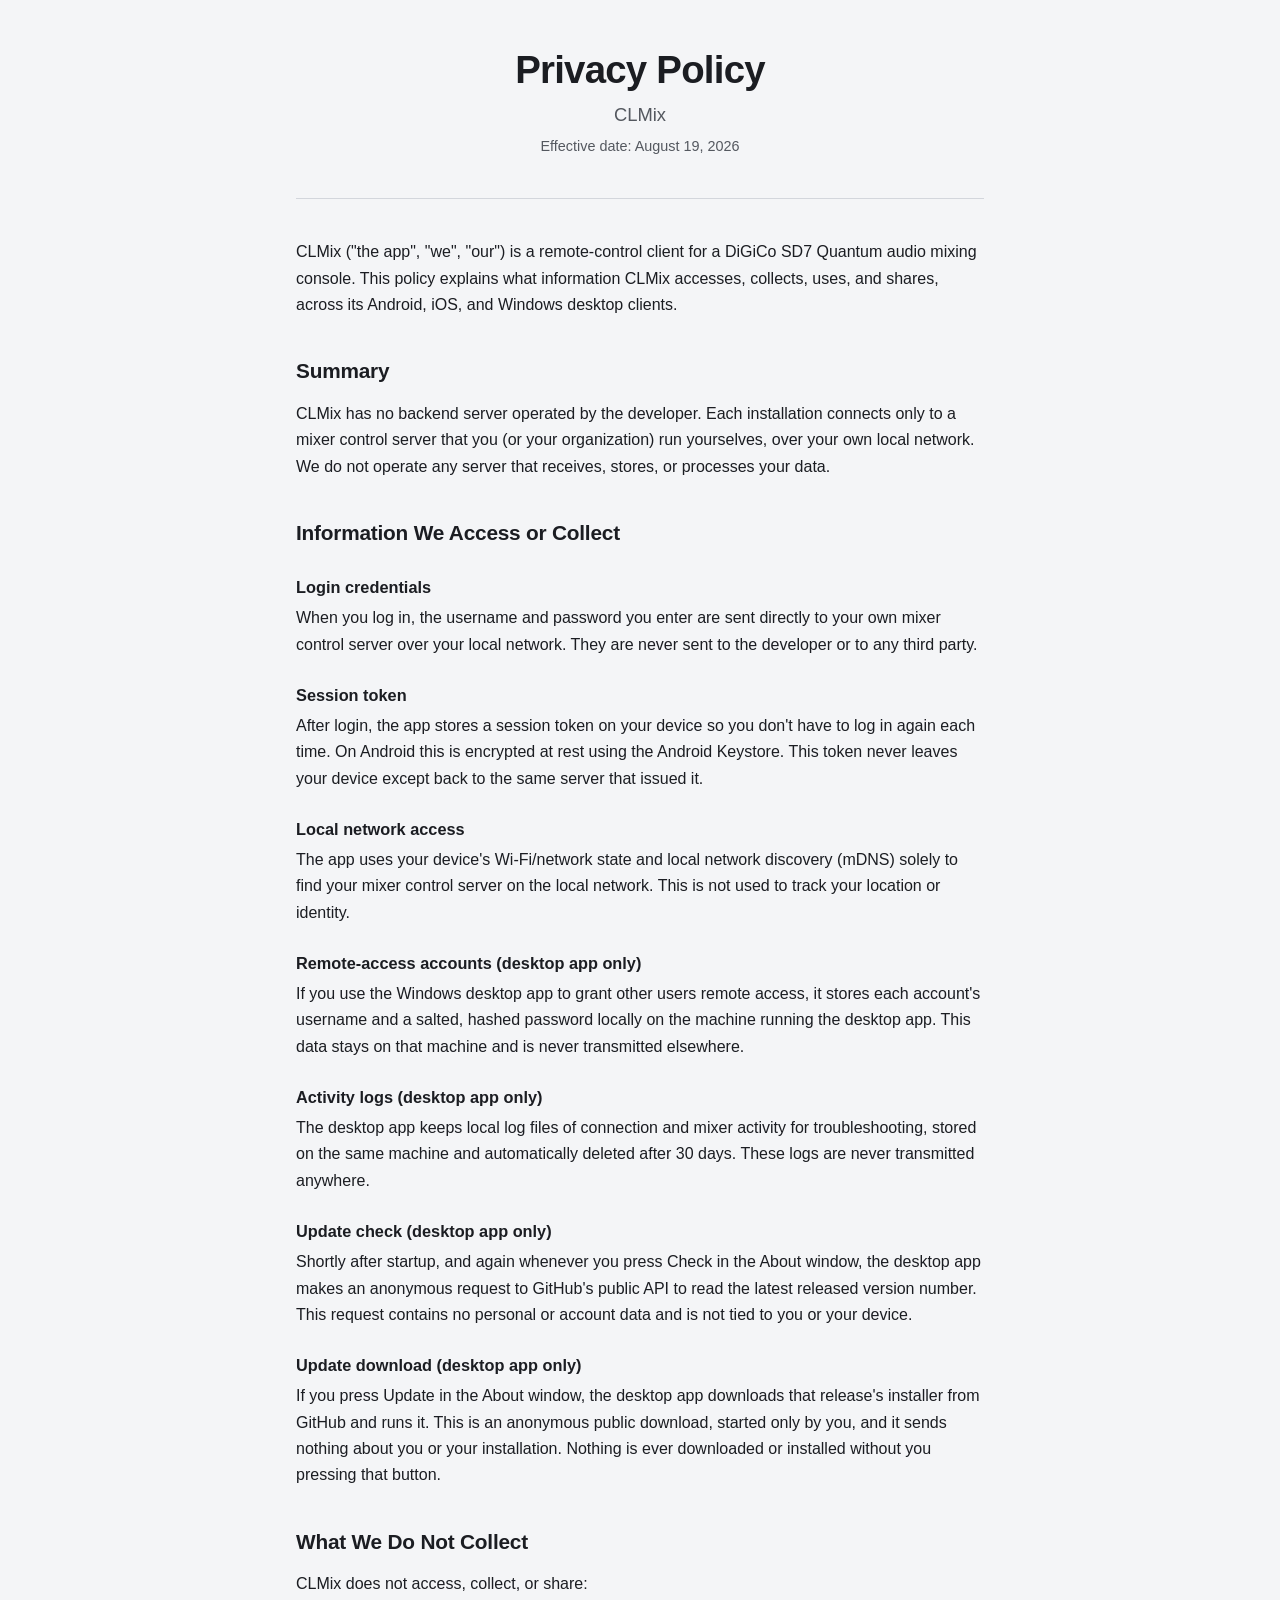
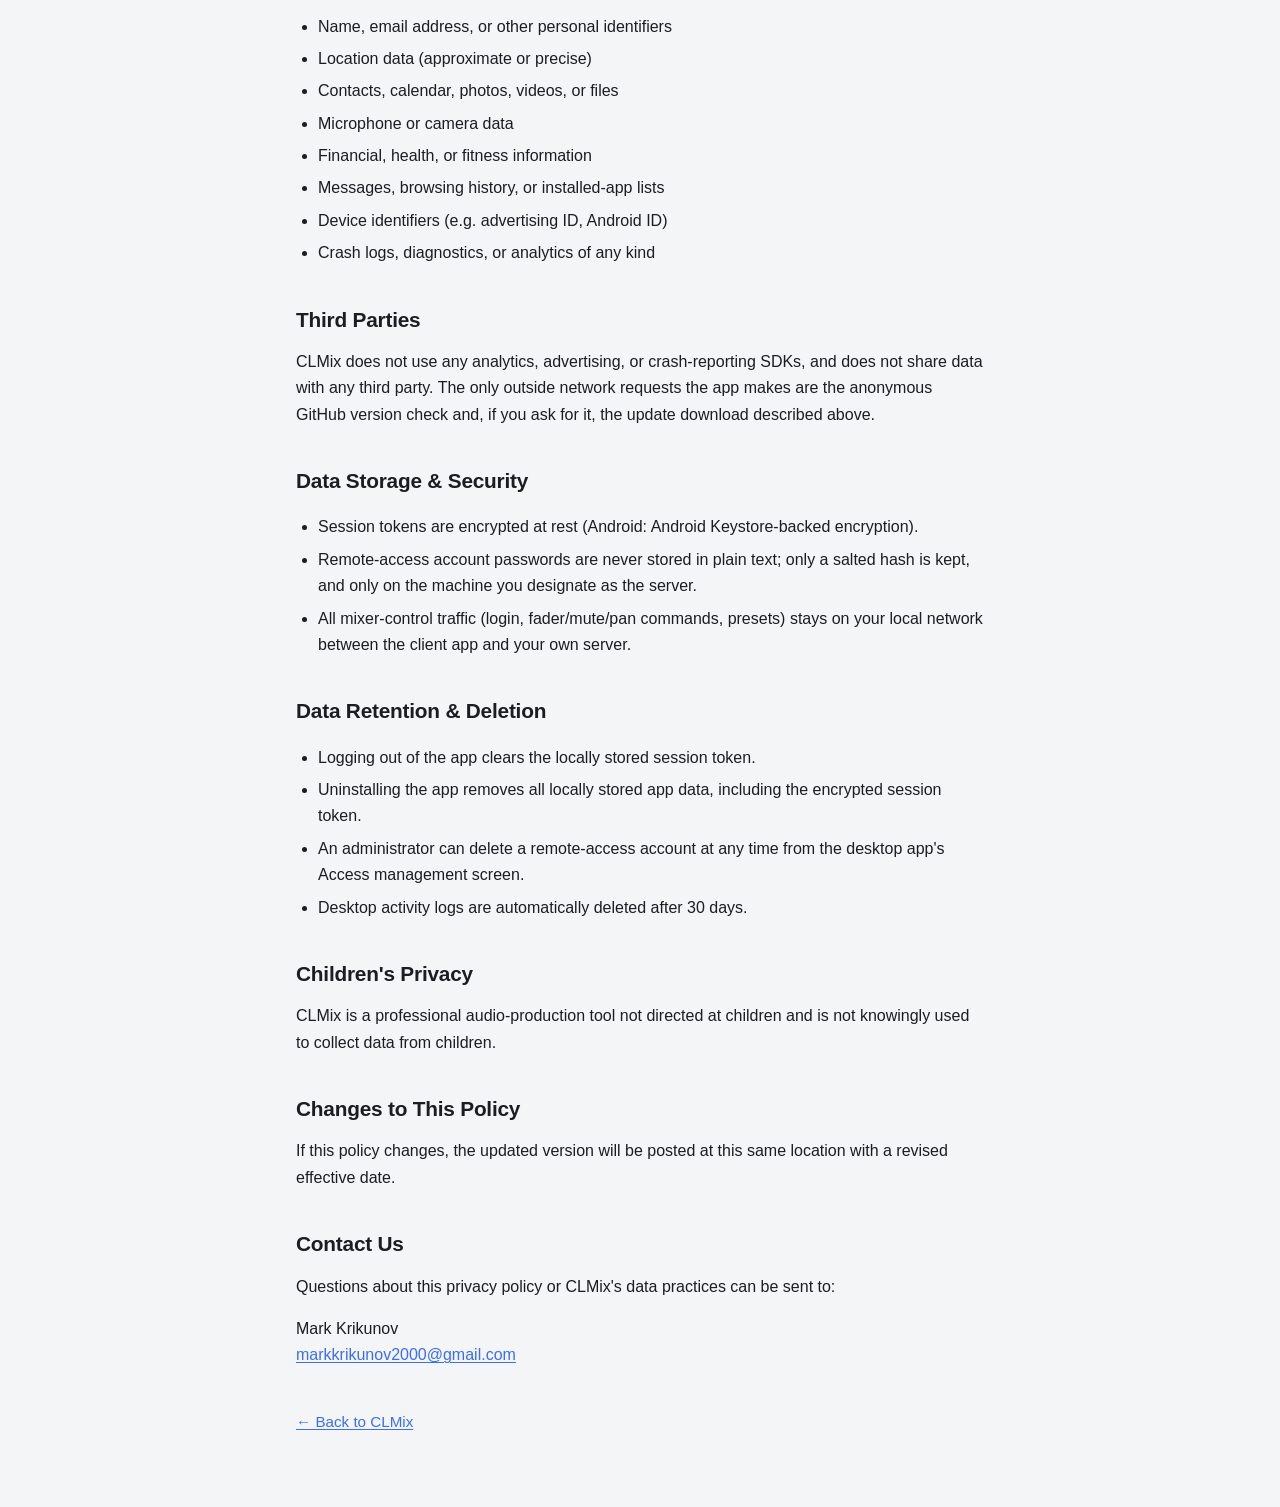
==== docs/privacy.html @ f1734317 "updated about windows and created functional update system" ====
<!DOCTYPE html>
<!--
  A hosted rendering of legal/PRIVACY_POLICY.md, so the policy has a real
  URL for the app store listings and for the desktop About window to link
  at. The markdown file remains the source of truth: when it changes, this
  page has to be updated to match, wording for wording.
-->
<html lang="en">
<head>
<meta charset="utf-8">
<meta name="viewport" content="width=device-width, initial-scale=1">
<title>CLMix — Privacy Policy</title>
<meta name="description" content="What CLMix accesses, collects, uses and shares — across its Android, iOS and Windows desktop clients.">
<link rel="icon" href="assets/clmix-logo.png">
<link rel="stylesheet" href="style.css">
</head>
<body>

<main class="prose">

  <header class="intro" style="margin-top:48px">
    <h1>Privacy Policy</h1>
    <p class="tagline">CLMix</p>
    <p class="version">Effective date: August 19, 2026</p>
  </header>

  <hr>

  <p>
    CLMix ("the app", "we", "our") is a remote-control client for a DiGiCo SD7
    Quantum audio mixing console. This policy explains what information CLMix
    accesses, collects, uses, and shares, across its Android, iOS, and Windows
    desktop clients.
  </p>

  <h2>Summary</h2>

  <p>
    CLMix has no backend server operated by the developer. Each installation
    connects only to a mixer control server that you (or your organization) run
    yourselves, over your own local network. We do not operate any server that
    receives, stores, or processes your data.
  </p>

  <h2>Information We Access or Collect</h2>

  <h3>Login credentials</h3>
  <p>
    When you log in, the username and password you enter are sent directly to
    your own mixer control server over your local network. They are never sent
    to the developer or to any third party.
  </p>

  <h3>Session token</h3>
  <p>
    After login, the app stores a session token on your device so you don't
    have to log in again each time. On Android this is encrypted at rest using
    the Android Keystore. This token never leaves your device except back to
    the same server that issued it.
  </p>

  <h3>Local network access</h3>
  <p>
    The app uses your device's Wi-Fi/network state and local network discovery
    (mDNS) solely to find your mixer control server on the local network. This
    is not used to track your location or identity.
  </p>

  <h3>Remote-access accounts (desktop app only)</h3>
  <p>
    If you use the Windows desktop app to grant other users remote access, it
    stores each account's username and a salted, hashed password locally on the
    machine running the desktop app. This data stays on that machine and is
    never transmitted elsewhere.
  </p>

  <h3>Activity logs (desktop app only)</h3>
  <p>
    The desktop app keeps local log files of connection and mixer activity for
    troubleshooting, stored on the same machine and automatically deleted after
    30 days. These logs are never transmitted anywhere.
  </p>

  <h3>Update check (desktop app only)</h3>
  <p>
    Shortly after startup, and again whenever you press Check in the About
    window, the desktop app makes an anonymous request to GitHub's public API
    to read the latest released version number. This request contains no
    personal or account data and is not tied to you or your device.
  </p>

  <h3>Update download (desktop app only)</h3>
  <p>
    If you press Update in the About window, the desktop app downloads that
    release's installer from GitHub and runs it. This is an anonymous public
    download, started only by you, and it sends nothing about you or your
    installation. Nothing is ever downloaded or installed without you
    pressing that button.
  </p>

  <h2>What We Do Not Collect</h2>

  <p>CLMix does not access, collect, or share:</p>

  <ul>
    <li>Name, email address, or other personal identifiers</li>
    <li>Location data (approximate or precise)</li>
    <li>Contacts, calendar, photos, videos, or files</li>
    <li>Microphone or camera data</li>
    <li>Financial, health, or fitness information</li>
    <li>Messages, browsing history, or installed-app lists</li>
    <li>Device identifiers (e.g. advertising ID, Android ID)</li>
    <li>Crash logs, diagnostics, or analytics of any kind</li>
  </ul>

  <h2>Third Parties</h2>

  <p>
    CLMix does not use any analytics, advertising, or crash-reporting SDKs, and
    does not share data with any third party. The only outside network requests
    the app makes are the anonymous GitHub version check and, if you ask for it,
    the update download described above.
  </p>

  <h2>Data Storage &amp; Security</h2>

  <ul>
    <li>Session tokens are encrypted at rest (Android: Android Keystore-backed
        encryption).</li>
    <li>Remote-access account passwords are never stored in plain text; only a
        salted hash is kept, and only on the machine you designate as the
        server.</li>
    <li>All mixer-control traffic (login, fader/mute/pan commands, presets)
        stays on your local network between the client app and your own
        server.</li>
  </ul>

  <h2>Data Retention &amp; Deletion</h2>

  <ul>
    <li>Logging out of the app clears the locally stored session token.</li>
    <li>Uninstalling the app removes all locally stored app data, including the
        encrypted session token.</li>
    <li>An administrator can delete a remote-access account at any time from
        the desktop app's Access management screen.</li>
    <li>Desktop activity logs are automatically deleted after 30 days.</li>
  </ul>

  <h2>Children's Privacy</h2>

  <p>
    CLMix is a professional audio-production tool not directed at children and
    is not knowingly used to collect data from children.
  </p>

  <h2>Changes to This Policy</h2>

  <p>
    If this policy changes, the updated version will be posted at this same
    location with a revised effective date.
  </p>

  <h2>Contact Us</h2>

  <p>
    Questions about this privacy policy or CLMix's data practices can be sent
    to:
  </p>

  <p>
    Mark Krikunov<br>
    <a href="mailto:markkrikunov2000@gmail.com">markkrikunov2000@gmail.com</a>
  </p>

  <p class="back"><a href="index.html">← Back to CLMix</a></p>

</main>

</body>
</html>
---- docs/style.css ----
/* Shared styling for the GitHub Pages site (index.html + privacy.html).
 *
 * The palette is the phone apps' own - android/app/src/main/res/values/
 * colors.xml by day, values-night/colors.xml by night - so the page, the
 * Android client and the iOS client all read as one product. Dark is the
 * default because the feature graphic is, and because that's the theme a
 * front-of-house desk is actually looked at in.
 *
 * No webfonts and no CDN: the whole page has to render from the repo
 * alone, whether it is served by GitHub Pages or opened as a local file. */

:root {
  color-scheme: dark light;

  --bg: #121317;
  --surface: #1b1d22;
  --surface-variant: #25272e;
  --text: #ecedf0;
  --muted: #a9acb4;
  --accent: #6c93ff;
  --accent-strong: #8aa9ff;
  --outline: #2f323a;

  --measure: 46rem;
  --radius: 12px;
}

@media (prefers-color-scheme: light) {
  :root {
    --bg: #f4f5f7;
    --surface: #ffffff;
    --surface-variant: #e7e9ee;
    --text: #1b1d22;
    --muted: #54585f;
    --accent: #3b6df6;
    --accent-strong: #2b56cc;
    --outline: #d3d6dc;
  }
}

* { box-sizing: border-box; }

html { -webkit-text-size-adjust: 100%; }

body {
  margin: 0;
  background: var(--bg);
  color: var(--text);
  font: 16px/1.65 -apple-system, BlinkMacSystemFont, "Segoe UI", Roboto,
        "Helvetica Neue", Arial, sans-serif;
}

/* --- banner ------------------------------------------------------------ */

/* Full-bleed at its own aspect ratio, dissolving into the page background
 * below the wordmark - the same treatment the Android connect screen gives
 * it (FadingBannerView) and the desktop About window crops for. */
.banner {
  position: relative;
  display: block;
  width: 100%;
  /* Explicit, not inherited: the img's width/height attributes (there so
     the page reserves the right space before the file loads) come through
     as presentation hints, and without this the 500px one survives
     width:100% and stretches the artwork on a narrow screen. */
  height: auto;
  max-height: 52vh;
  object-fit: cover;
  /* Weighted low so that when a short viewport forces a crop it takes the
     bite out of the faders at the top, never off the wordmark. */
  object-position: center 70%;
}

.banner-wrap {
  position: relative;
  background: #000;
}

@media (prefers-color-scheme: light) {
  .banner-wrap { background: #f4f5f7; }
}

.banner-wrap::after {
  content: "";
  position: absolute;
  inset: auto 0 0 0;
  /* Only as tall as the artwork's own flat lower edge (its bottom ~14%,
     the same tail the Android banner and the desktop About window crop
     off) - any taller and the fade starts eating the wordmark. */
  height: 13%;
  background: linear-gradient(to bottom, transparent, var(--bg));
  pointer-events: none;
}

/* --- layout ------------------------------------------------------------ */

main {
  max-width: var(--measure);
  margin: 0 auto;
  padding: 0 24px 72px;
}

header.intro {
  margin-top: -8px;
  text-align: center;
}

h1 {
  font-size: 2.4rem;
  line-height: 1.15;
  margin: 0 0 8px;
  letter-spacing: -0.02em;
}

.tagline {
  font-size: 1.15rem;
  color: var(--muted);
  margin: 0 0 4px;
}

.version {
  font-size: 0.9rem;
  color: var(--muted);
  margin: 0;
}

h2 {
  font-size: 1.3rem;
  margin: 48px 0 12px;
  letter-spacing: -0.01em;
}

h3 {
  font-size: 1rem;
  margin: 0 0 4px;
}

p { margin: 0 0 16px; }

a { color: var(--accent); text-decoration-thickness: 1px; text-underline-offset: 2px; }
a:hover { color: var(--accent-strong); }

hr {
  border: 0;
  border-top: 1px solid var(--outline);
  margin: 40px 0;
}

/* --- buttons ----------------------------------------------------------- */

.actions {
  display: flex;
  flex-wrap: wrap;
  gap: 10px;
  justify-content: center;
  margin: 24px 0 8px;
}

.button {
  display: inline-block;
  padding: 9px 18px;
  border-radius: 8px;
  border: 1px solid var(--outline);
  background: var(--surface);
  color: var(--text);
  font-weight: 600;
  font-size: 0.95rem;
  text-decoration: none;
}

.button:hover { border-color: var(--accent); color: var(--text); }

.button.primary {
  background: var(--accent);
  border-color: var(--accent);
  color: #0b1530;
}

.button.primary:hover { background: var(--accent-strong); border-color: var(--accent-strong); color: #0b1530; }

@media (prefers-color-scheme: light) {
  .button.primary, .button.primary:hover { color: #ffffff; }
}

/* --- cards ------------------------------------------------------------- */

.cards {
  display: grid;
  grid-template-columns: repeat(auto-fit, minmax(15rem, 1fr));
  gap: 12px;
  margin: 0;
  padding: 0;
  list-style: none;
}

.cards li {
  background: var(--surface);
  border: 1px solid var(--outline);
  border-radius: var(--radius);
  padding: 16px 18px;
}

.cards p { margin: 0; color: var(--muted); font-size: 0.94rem; }

/* --- signal chain ------------------------------------------------------ */

/* Console -> desktop -> phones, in the order the audio control actually
 * travels. Wraps to a column on a narrow screen, arrows and all. */
.chain {
  display: flex;
  flex-wrap: wrap;
  align-items: stretch;
  gap: 10px;
  margin: 0 0 16px;
  padding: 0;
  list-style: none;
}

.chain li {
  flex: 1 1 12rem;
  background: var(--surface);
  border: 1px solid var(--outline);
  border-radius: var(--radius);
  padding: 14px 16px;
}

.chain .step {
  display: block;
  font-size: 0.75rem;
  letter-spacing: 0.08em;
  text-transform: uppercase;
  color: var(--accent);
  margin-bottom: 6px;
}

.chain p { margin: 0; color: var(--muted); font-size: 0.92rem; }

/* --- misc -------------------------------------------------------------- */

dl.facts { margin: 0; }

dl.facts div {
  display: flex;
  flex-wrap: wrap;
  gap: 4px 16px;
  padding: 8px 0;
  border-bottom: 1px solid var(--outline);
}

dl.facts dt { flex: 0 0 9rem; color: var(--muted); margin: 0; }
dl.facts dd { flex: 1 1 16rem; margin: 0; }

.note {
  background: var(--surface-variant);
  border-radius: var(--radius);
  padding: 14px 18px;
  color: var(--muted);
  font-size: 0.94rem;
}

.note p:last-child { margin-bottom: 0; }

footer {
  border-top: 1px solid var(--outline);
  margin-top: 56px;
  padding-top: 20px;
  color: var(--muted);
  font-size: 0.9rem;
}

footer p { margin: 0 0 6px; }

/* --- prose (privacy.html) ---------------------------------------------- */

.prose h2 { margin-top: 36px; }
.prose h3 { margin: 24px 0 4px; font-size: 1.02rem; }
.prose ul { padding-left: 22px; }
.prose li { margin-bottom: 6px; }
.prose strong { color: var(--text); }

.back {
  display: inline-block;
  margin: 24px 0 0;
  font-size: 0.95rem;
}

code {
  font-family: ui-monospace, SFMono-Regular, "SF Mono", Menlo, Consolas, monospace;
  font-size: 0.9em;
  background: var(--surface-variant);
  padding: 1px 5px;
  border-radius: 5px;
}
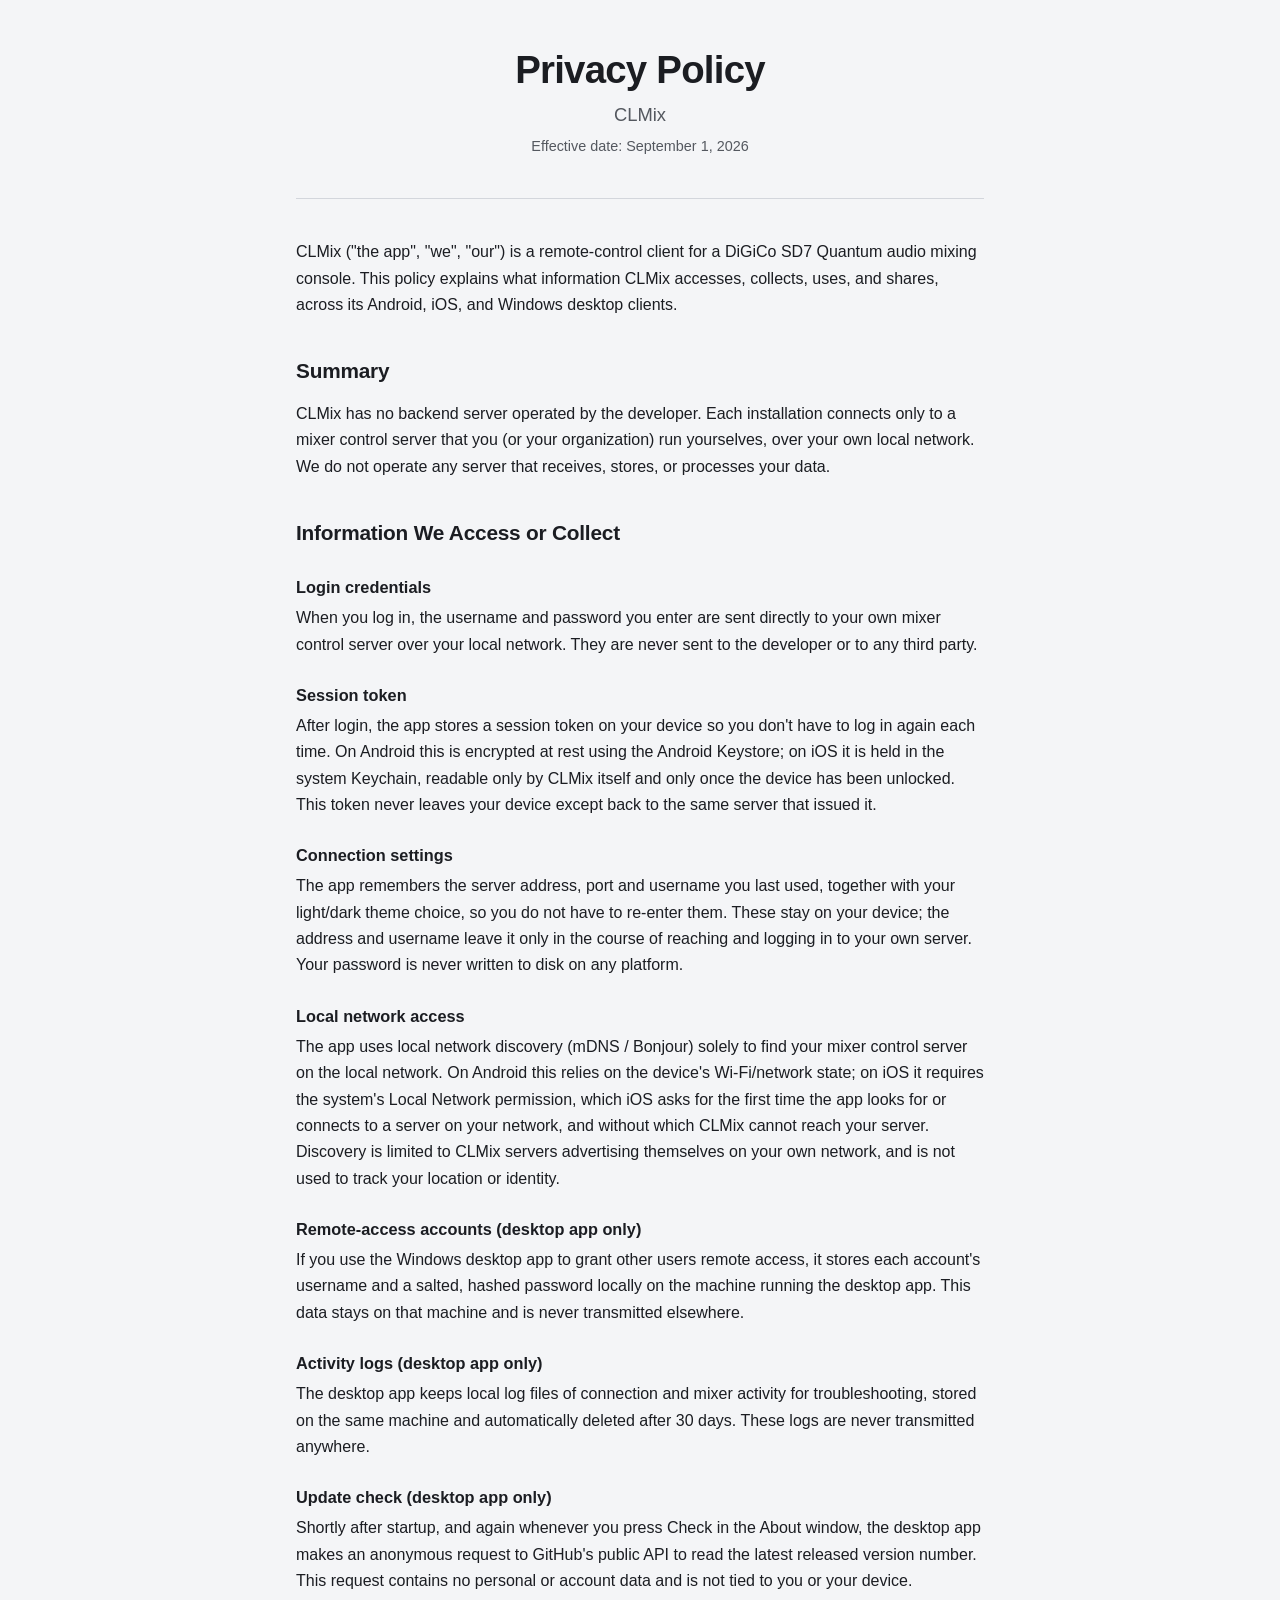
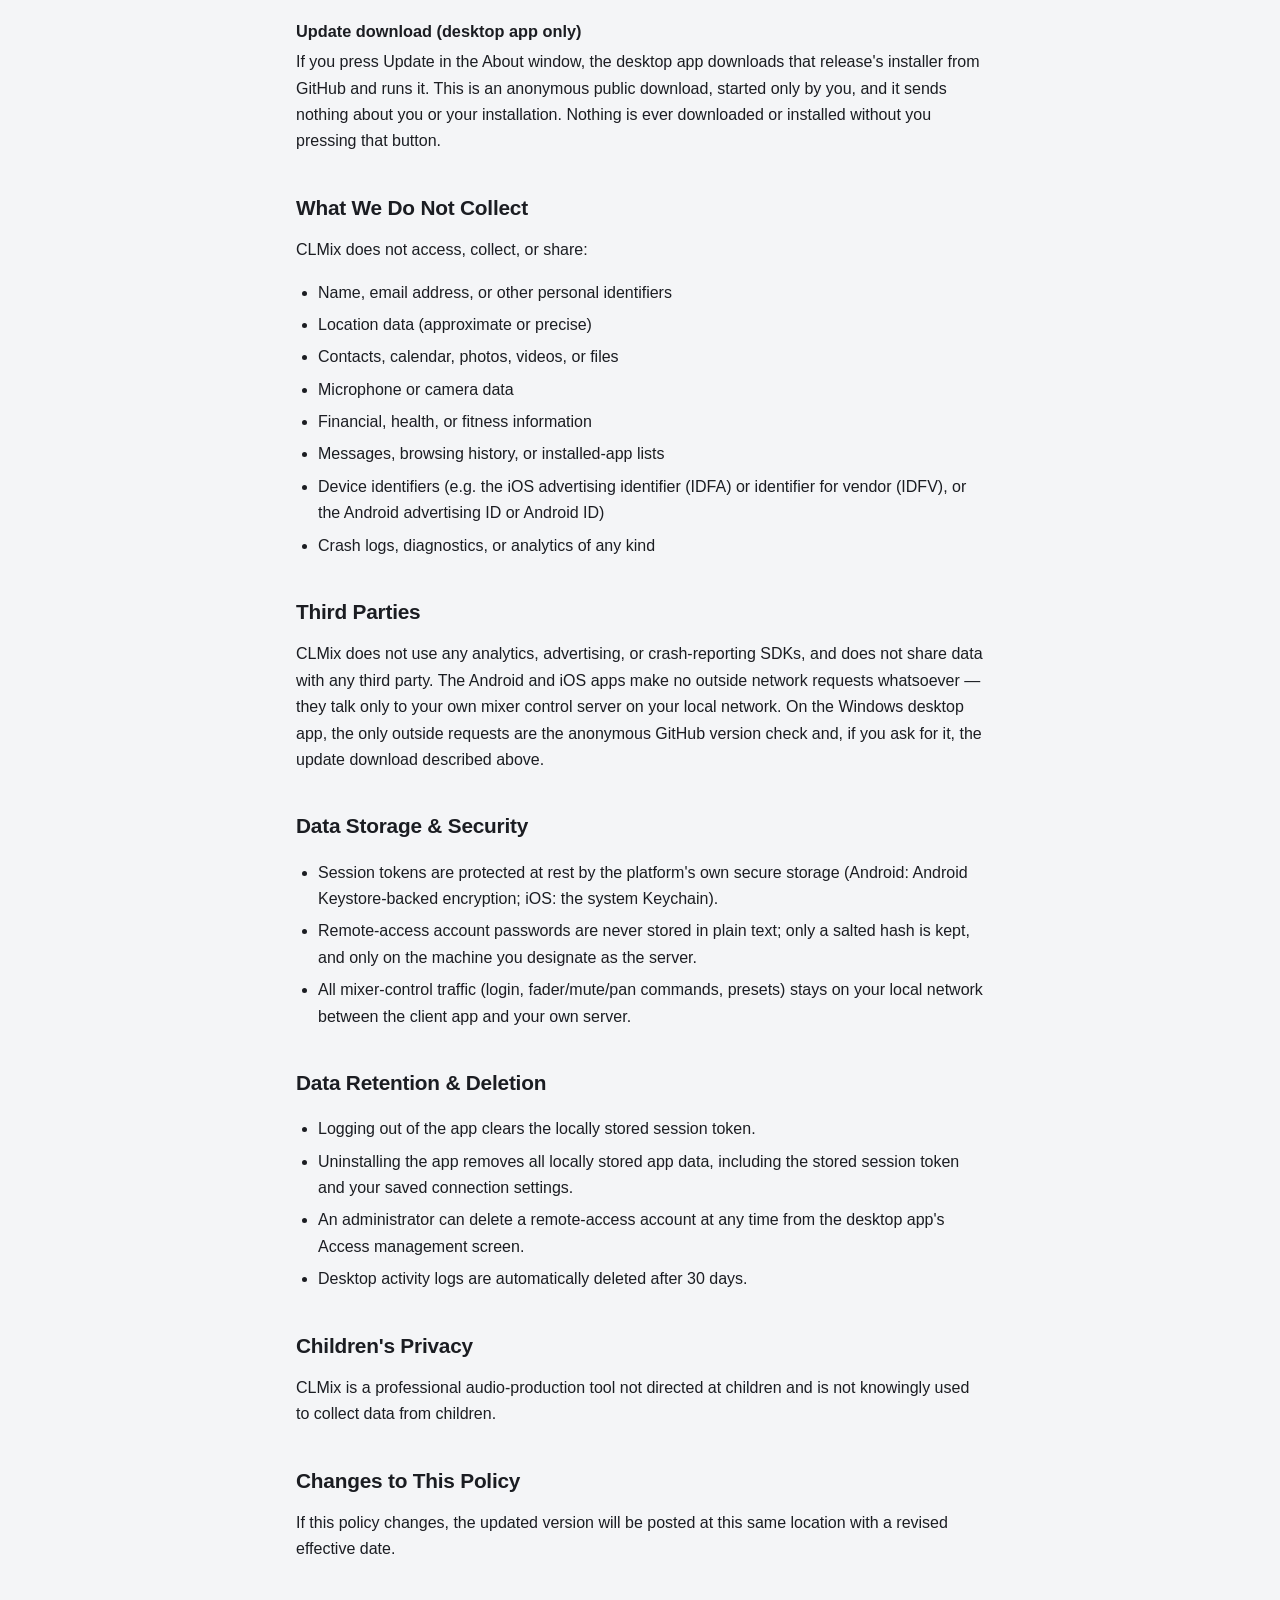
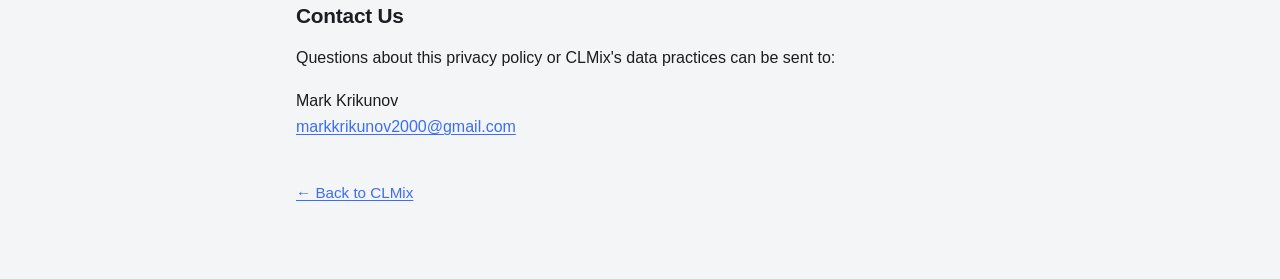
==== commit eb2d4575: "updated privacy for iOS" ====
--- a/docs/privacy.html
+++ b/docs/privacy.html
@@ -21,7 +21,7 @@
   <header class="intro" style="margin-top:48px">
     <h1>Privacy Policy</h1>
     <p class="tagline">CLMix</p>
-    <p class="version">Effective date: August 19, 2026</p>
+    <p class="version">Effective date: September 1, 2026</p>
   </header>
 
   <hr>
@@ -55,15 +55,30 @@
   <p>
     After login, the app stores a session token on your device so you don't
     have to log in again each time. On Android this is encrypted at rest using
-    the Android Keystore. This token never leaves your device except back to
-    the same server that issued it.
+    the Android Keystore; on iOS it is held in the system Keychain, readable
+    only by CLMix itself and only once the device has been unlocked. This
+    token never leaves your device except back to the same server that issued
+    it.
+  </p>
+
+  <h3>Connection settings</h3>
+  <p>
+    The app remembers the server address, port and username you last used,
+    together with your light/dark theme choice, so you do not have to re-enter
+    them. These stay on your device; the address and username leave it only in
+    the course of reaching and logging in to your own server. Your password is
+    never written to disk on any platform.
   </p>
 
   <h3>Local network access</h3>
   <p>
-    The app uses your device's Wi-Fi/network state and local network discovery
-    (mDNS) solely to find your mixer control server on the local network. This
-    is not used to track your location or identity.
+    The app uses local network discovery (mDNS / Bonjour) solely to find your
+    mixer control server on the local network. On Android this relies on the
+    device's Wi-Fi/network state; on iOS it requires the system's Local
+    Network permission, which iOS asks for the first time the app looks for or
+    connects to a server on your network, and without which CLMix cannot reach
+    your server. Discovery is limited to CLMix servers advertising themselves
+    on your own network, and is not used to track your location or identity.
   </p>
 
   <h3>Remote-access accounts (desktop app only)</h3>
@@ -109,7 +124,9 @@
     <li>Microphone or camera data</li>
     <li>Financial, health, or fitness information</li>
     <li>Messages, browsing history, or installed-app lists</li>
-    <li>Device identifiers (e.g. advertising ID, Android ID)</li>
+    <li>Device identifiers (e.g. the iOS advertising identifier (IDFA) or
+        identifier for vendor (IDFV), or the Android advertising ID or
+        Android ID)</li>
     <li>Crash logs, diagnostics, or analytics of any kind</li>
   </ul>
 
@@ -117,16 +134,19 @@
 
   <p>
     CLMix does not use any analytics, advertising, or crash-reporting SDKs, and
-    does not share data with any third party. The only outside network requests
-    the app makes are the anonymous GitHub version check and, if you ask for it,
-    the update download described above.
+    does not share data with any third party. The Android and iOS apps make no
+    outside network requests whatsoever — they talk only to your own mixer
+    control server on your local network. On the Windows desktop app, the only
+    outside requests are the anonymous GitHub version check and, if you ask for
+    it, the update download described above.
   </p>
 
   <h2>Data Storage &amp; Security</h2>
 
   <ul>
-    <li>Session tokens are encrypted at rest (Android: Android Keystore-backed
-        encryption).</li>
+    <li>Session tokens are protected at rest by the platform's own secure
+        storage (Android: Android Keystore-backed encryption; iOS: the system
+        Keychain).</li>
     <li>Remote-access account passwords are never stored in plain text; only a
         salted hash is kept, and only on the machine you designate as the
         server.</li>
@@ -139,8 +159,8 @@
 
   <ul>
     <li>Logging out of the app clears the locally stored session token.</li>
-    <li>Uninstalling the app removes all locally stored app data, including the
-        encrypted session token.</li>
+    <li>Uninstalling the app removes all locally stored app data, including
+        the stored session token and your saved connection settings.</li>
     <li>An administrator can delete a remote-access account at any time from
         the desktop app's Access management screen.</li>
     <li>Desktop activity logs are automatically deleted after 30 days.</li>
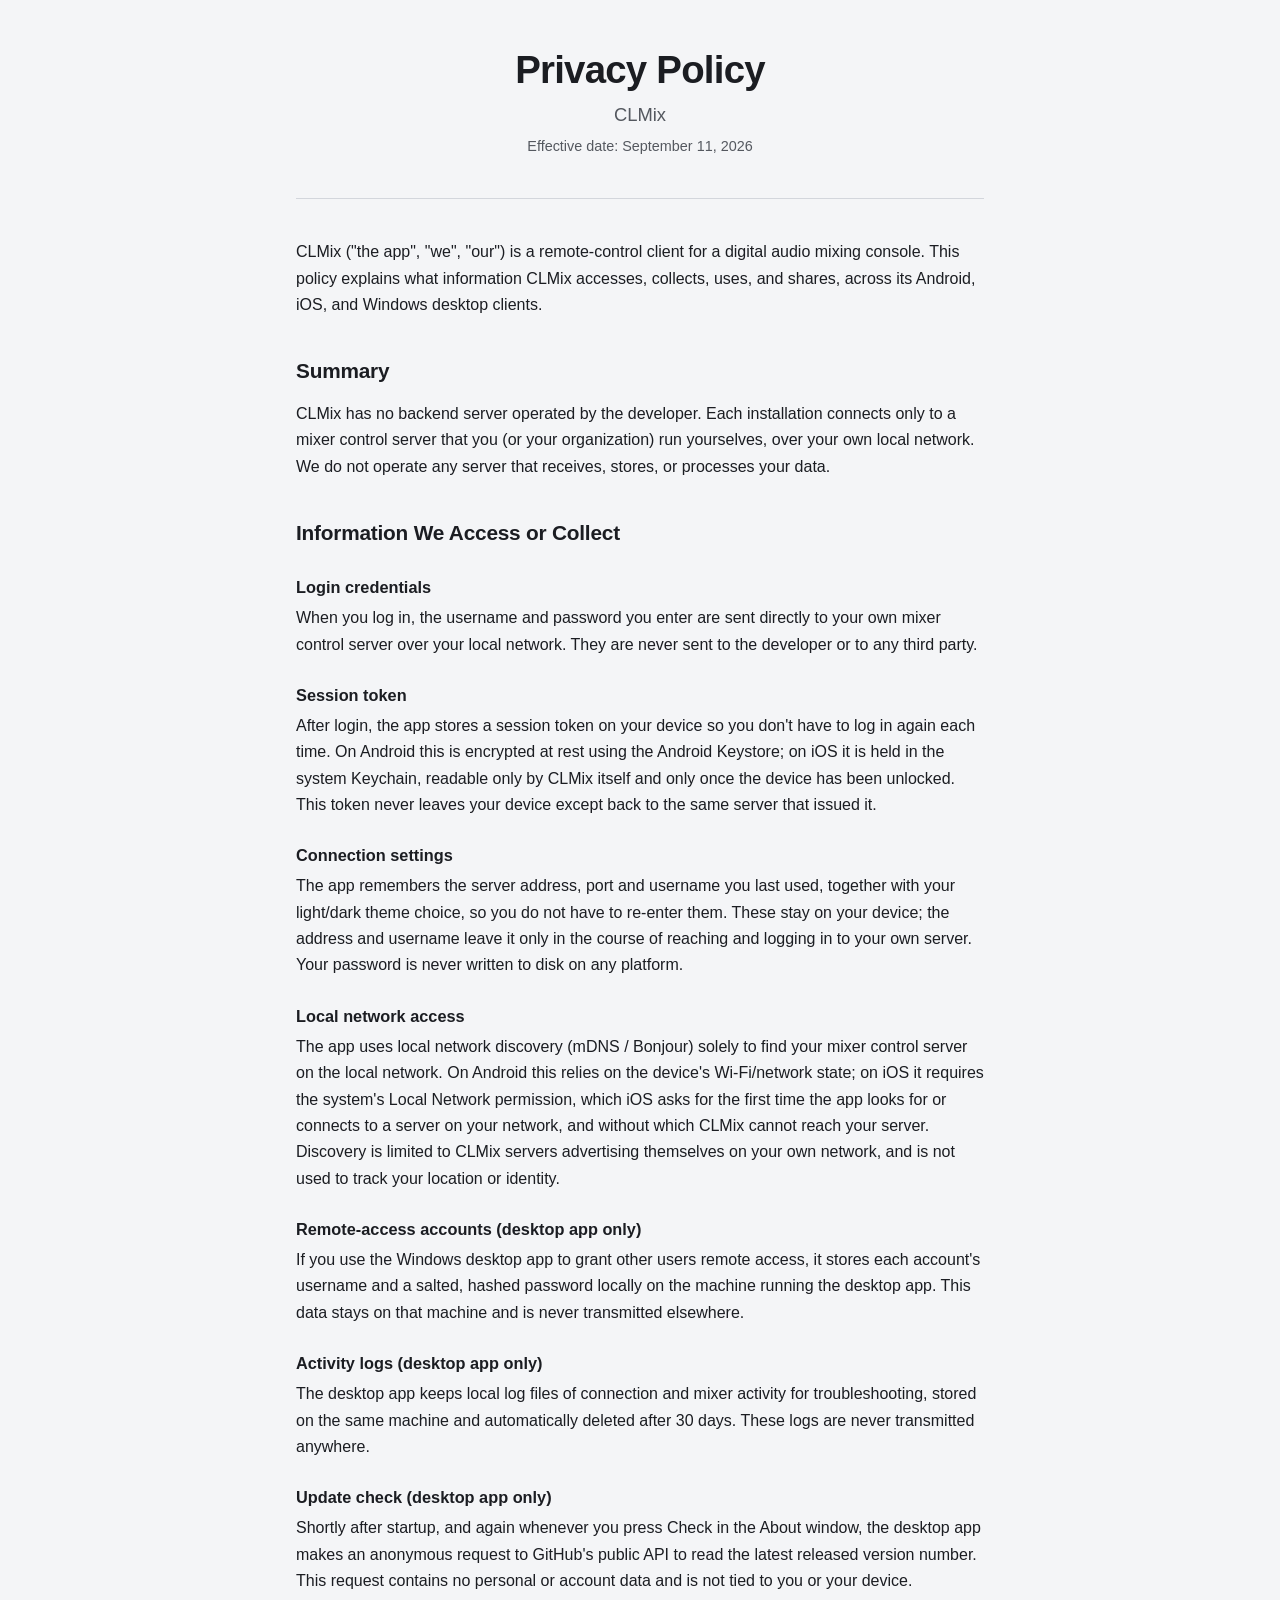
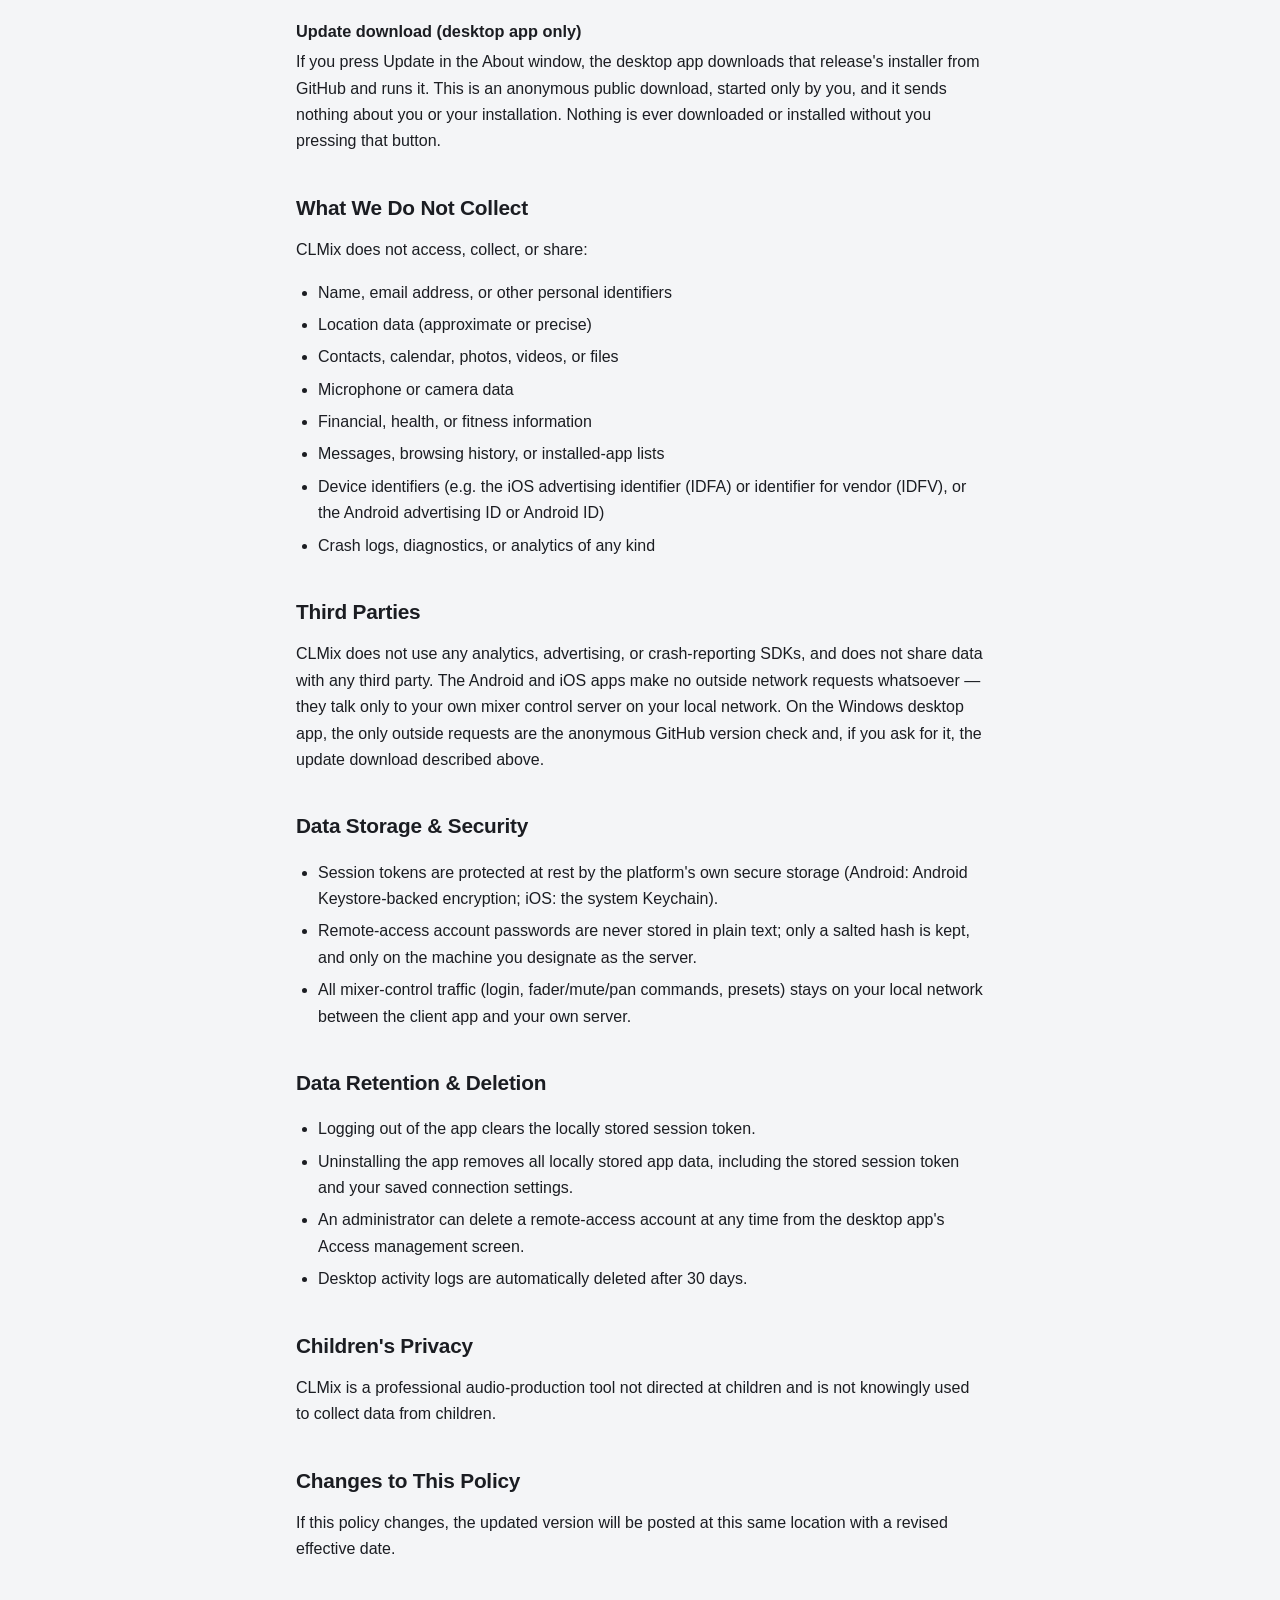
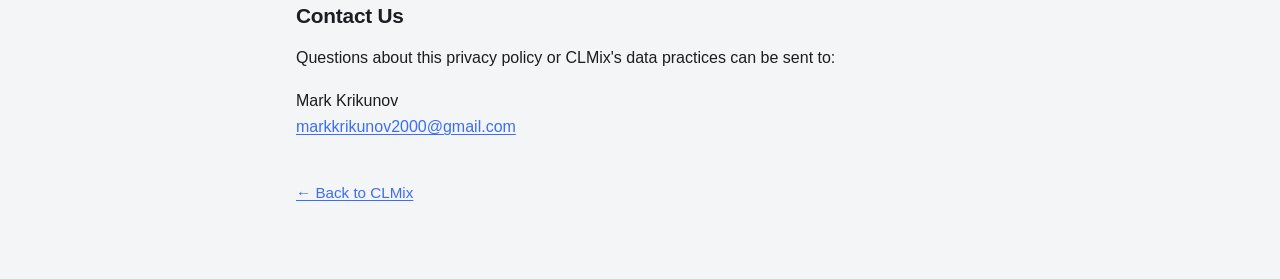
==== commit 7cdb8e8d: "-removed digico refrence for iOS" ====
--- a/docs/privacy.html
+++ b/docs/privacy.html
@@ -21,14 +21,14 @@
   <header class="intro" style="margin-top:48px">
     <h1>Privacy Policy</h1>
     <p class="tagline">CLMix</p>
-    <p class="version">Effective date: September 1, 2026</p>
+    <p class="version">Effective date: September 11, 2026</p>
   </header>
 
   <hr>
 
   <p>
-    CLMix ("the app", "we", "our") is a remote-control client for a DiGiCo SD7
-    Quantum audio mixing console. This policy explains what information CLMix
+    CLMix ("the app", "we", "our") is a remote-control client for a digital
+    audio mixing console. This policy explains what information CLMix
     accesses, collects, uses, and shares, across its Android, iOS, and Windows
     desktop clients.
   </p>
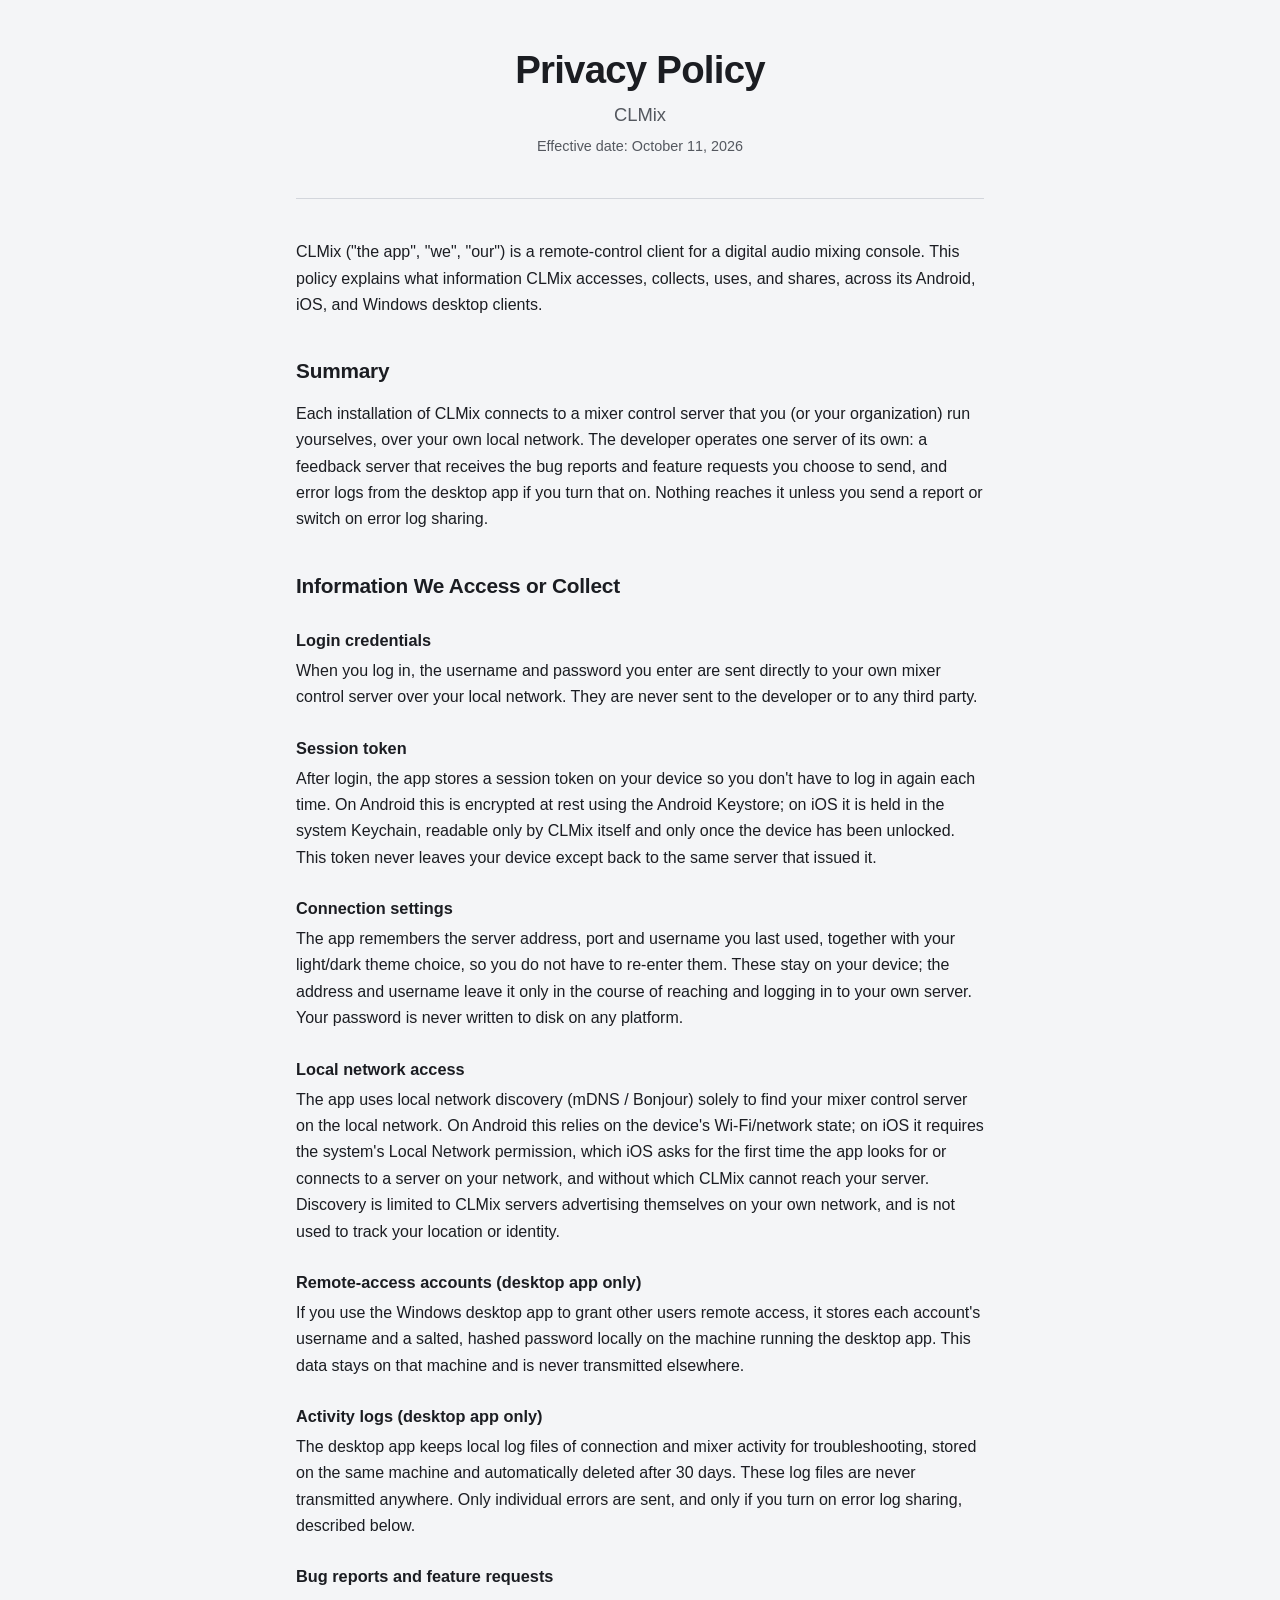
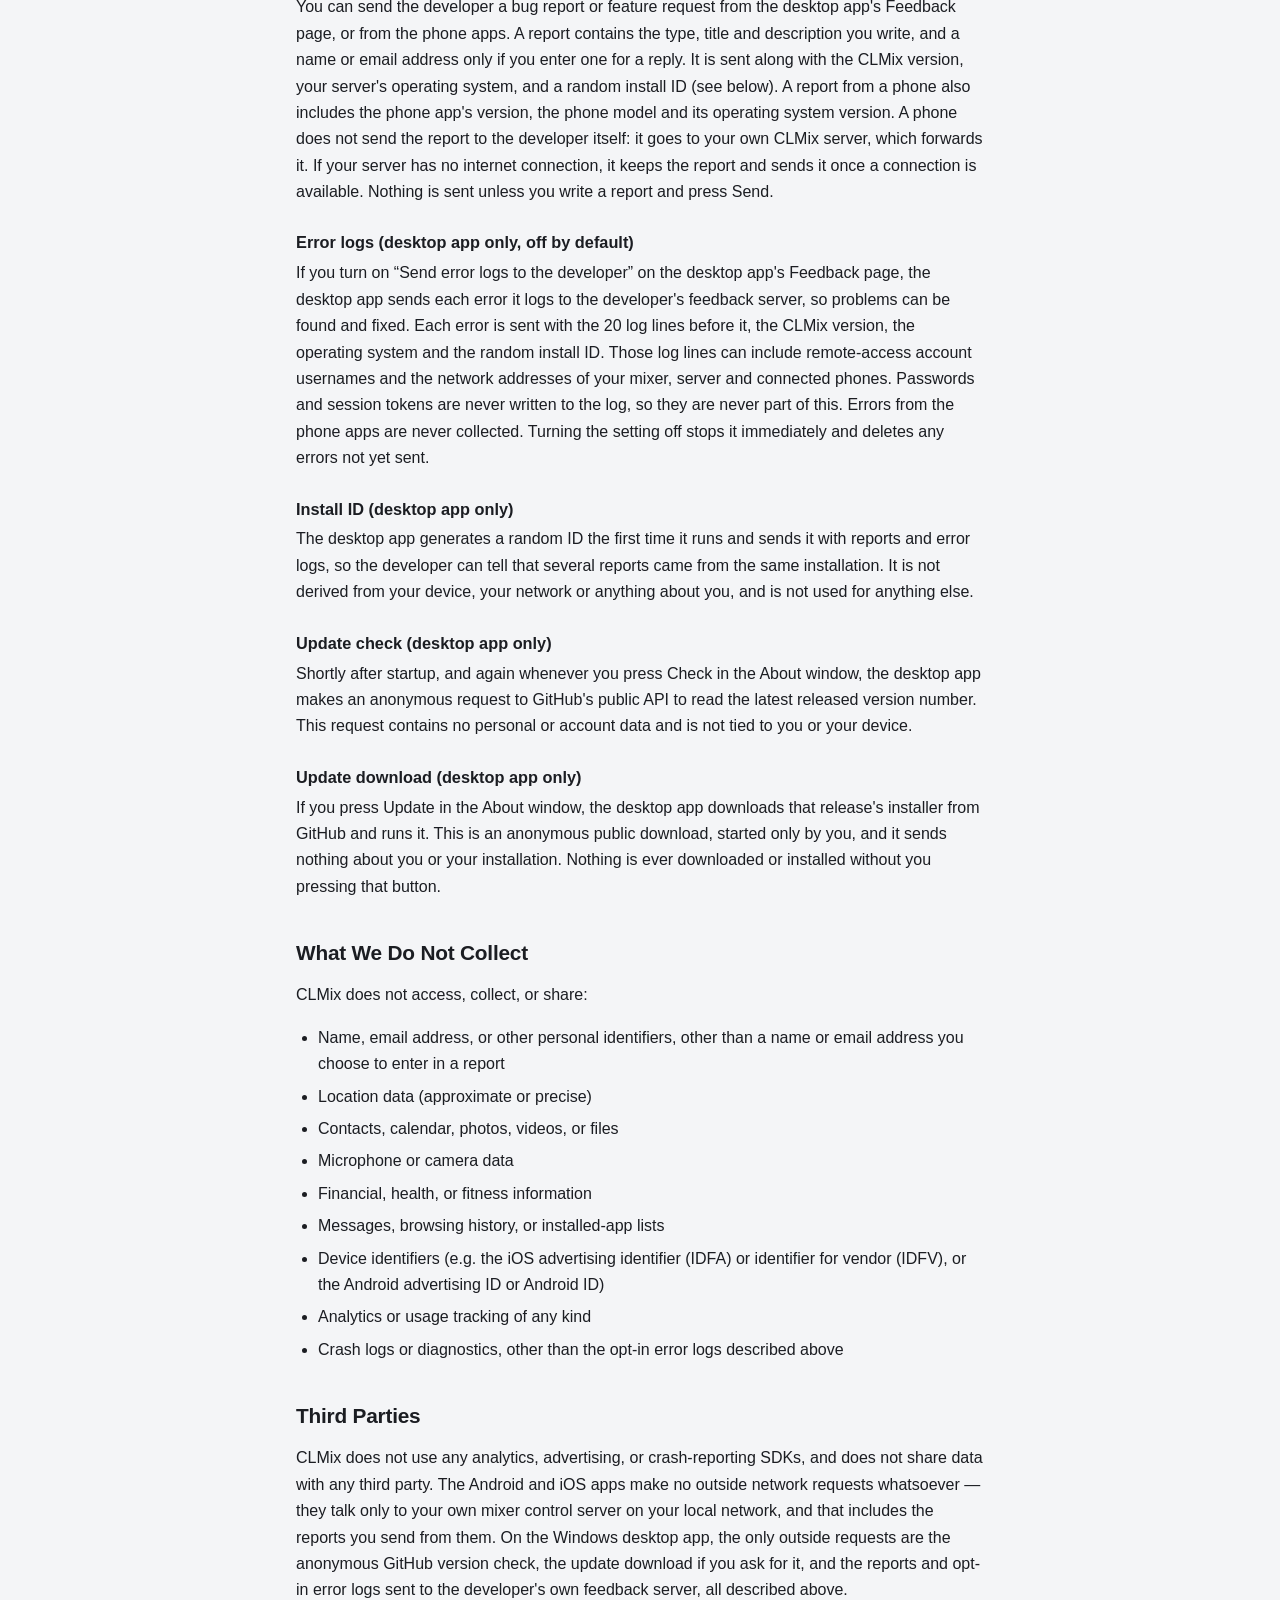
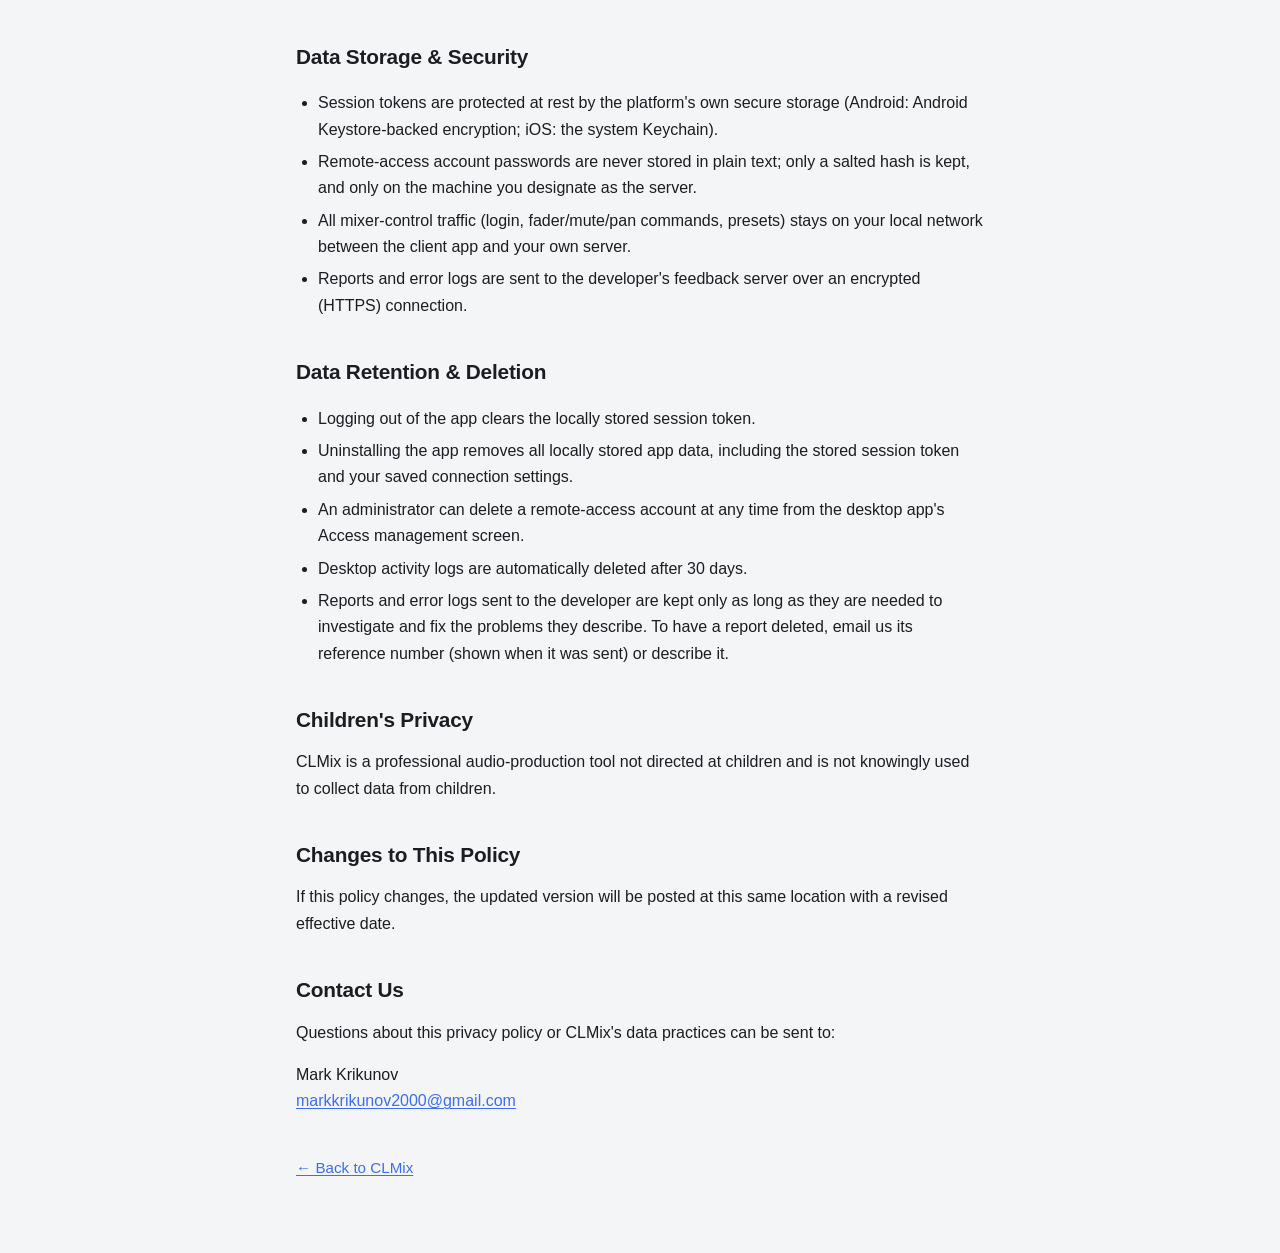
==== commit aea92025: "Feedback: bug reports, feature requests and opt-in error logs (1.18.0) Reports and errors go to the " ====
--- a/docs/privacy.html
+++ b/docs/privacy.html
@@ -21,7 +21,7 @@
   <header class="intro" style="margin-top:48px">
     <h1>Privacy Policy</h1>
     <p class="tagline">CLMix</p>
-    <p class="version">Effective date: September 11, 2026</p>
+    <p class="version">Effective date: October 11, 2026</p>
   </header>
 
   <hr>
@@ -36,10 +36,12 @@
   <h2>Summary</h2>
 
   <p>
-    CLMix has no backend server operated by the developer. Each installation
-    connects only to a mixer control server that you (or your organization) run
-    yourselves, over your own local network. We do not operate any server that
-    receives, stores, or processes your data.
+    Each installation of CLMix connects to a mixer control server that you
+    (or your organization) run yourselves, over your own local network. The
+    developer operates one server of its own: a feedback server that receives
+    the bug reports and feature requests you choose to send, and error logs
+    from the desktop app if you turn that on. Nothing reaches it unless you
+    send a report or switch on error log sharing.
   </p>
 
   <h2>Information We Access or Collect</h2>
@@ -93,7 +95,47 @@
   <p>
     The desktop app keeps local log files of connection and mixer activity for
     troubleshooting, stored on the same machine and automatically deleted after
-    30 days. These logs are never transmitted anywhere.
+    30 days. These log files are never transmitted anywhere. Only individual
+    errors are sent, and only if you turn on error log sharing, described
+    below.
+  </p>
+
+  <h3>Bug reports and feature requests</h3>
+  <p>
+    You can send the developer a bug report or feature request from the
+    desktop app's Feedback page, or from the phone apps. A report contains the
+    type, title and description you write, and a name or email address only if
+    you enter one for a reply. It is sent along with the CLMix version, your
+    server's operating system, and a random install ID (see below). A report
+    from a phone also includes the phone app's version, the phone model and
+    its operating system version. A phone does not send the report to the
+    developer itself: it goes to your own CLMix server, which forwards it. If
+    your server has no internet connection, it keeps the report and sends it
+    once a connection is available. Nothing is sent unless you write a report
+    and press Send.
+  </p>
+
+  <h3>Error logs (desktop app only, off by default)</h3>
+  <p>
+    If you turn on “Send error logs to the developer” on the desktop app's
+    Feedback page, the desktop app sends each error it logs to the developer's
+    feedback server, so problems can be found and fixed. Each error is sent
+    with the 20 log lines before it, the CLMix version, the operating system
+    and the random install ID. Those log lines can include remote-access
+    account usernames and the network addresses of your mixer, server and
+    connected phones. Passwords and session tokens are never written to the
+    log, so they are never part of this. Errors from the phone apps are never
+    collected. Turning the setting off stops it immediately and deletes any
+    errors not yet sent.
+  </p>
+
+  <h3>Install ID (desktop app only)</h3>
+  <p>
+    The desktop app generates a random ID the first time it runs and sends it
+    with reports and error logs, so the developer can tell that several
+    reports came from the same installation. It is not derived from your
+    device, your network or anything about you, and is not used for anything
+    else.
   </p>
 
   <h3>Update check (desktop app only)</h3>
@@ -118,7 +160,8 @@
   <p>CLMix does not access, collect, or share:</p>
 
   <ul>
-    <li>Name, email address, or other personal identifiers</li>
+    <li>Name, email address, or other personal identifiers, other than a name
+        or email address you choose to enter in a report</li>
     <li>Location data (approximate or precise)</li>
     <li>Contacts, calendar, photos, videos, or files</li>
     <li>Microphone or camera data</li>
@@ -127,7 +170,9 @@
     <li>Device identifiers (e.g. the iOS advertising identifier (IDFA) or
         identifier for vendor (IDFV), or the Android advertising ID or
         Android ID)</li>
-    <li>Crash logs, diagnostics, or analytics of any kind</li>
+    <li>Analytics or usage tracking of any kind</li>
+    <li>Crash logs or diagnostics, other than the opt-in error logs described
+        above</li>
   </ul>
 
   <h2>Third Parties</h2>
@@ -136,9 +181,11 @@
     CLMix does not use any analytics, advertising, or crash-reporting SDKs, and
     does not share data with any third party. The Android and iOS apps make no
     outside network requests whatsoever — they talk only to your own mixer
-    control server on your local network. On the Windows desktop app, the only
-    outside requests are the anonymous GitHub version check and, if you ask for
-    it, the update download described above.
+    control server on your local network, and that includes the reports you
+    send from them. On the Windows desktop app, the only outside requests are
+    the anonymous GitHub version check, the update download if you ask for
+    it, and the reports and opt-in error logs sent to the developer's own
+    feedback server, all described above.
   </p>
 
   <h2>Data Storage &amp; Security</h2>
@@ -153,6 +200,8 @@
     <li>All mixer-control traffic (login, fader/mute/pan commands, presets)
         stays on your local network between the client app and your own
         server.</li>
+    <li>Reports and error logs are sent to the developer's feedback server
+        over an encrypted (HTTPS) connection.</li>
   </ul>
 
   <h2>Data Retention &amp; Deletion</h2>
@@ -164,6 +213,10 @@
     <li>An administrator can delete a remote-access account at any time from
         the desktop app's Access management screen.</li>
     <li>Desktop activity logs are automatically deleted after 30 days.</li>
+    <li>Reports and error logs sent to the developer are kept only as long as
+        they are needed to investigate and fix the problems they describe. To
+        have a report deleted, email us its reference number (shown when it
+        was sent) or describe it.</li>
   </ul>
 
   <h2>Children's Privacy</h2>
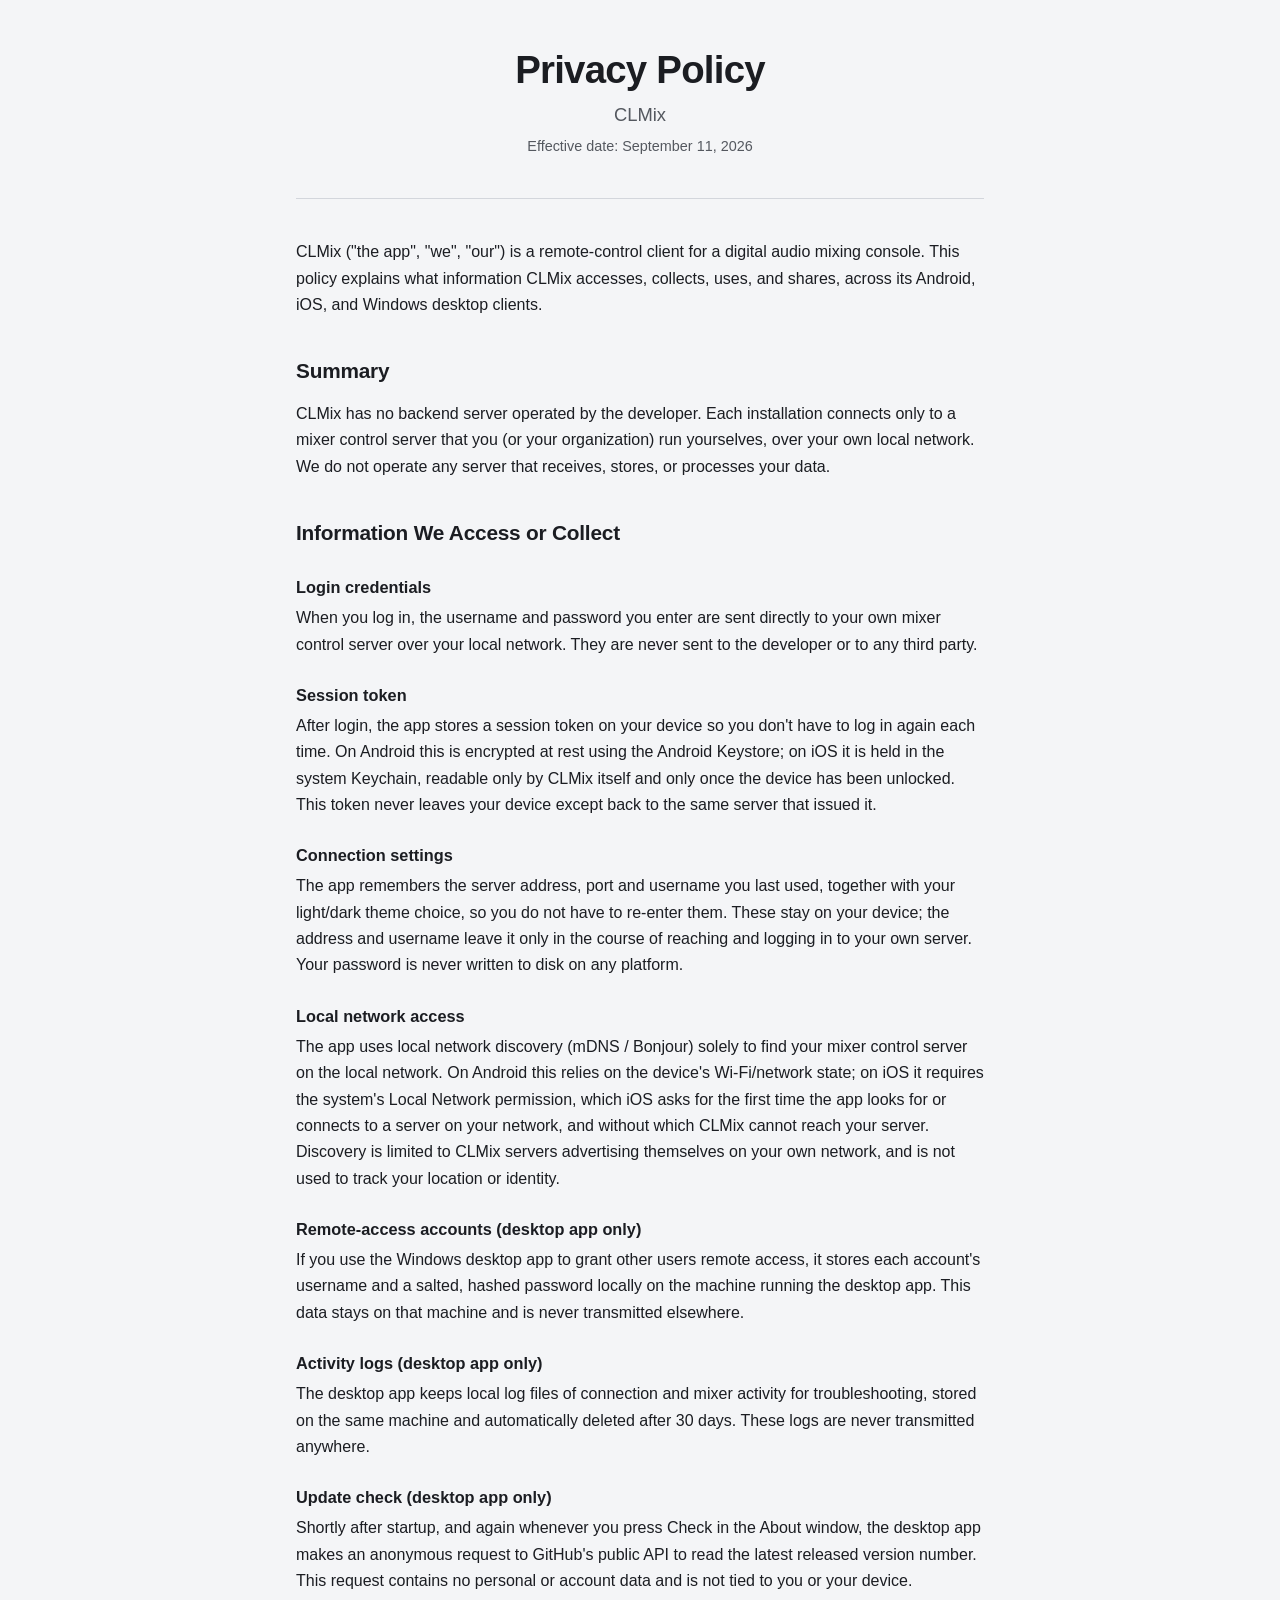
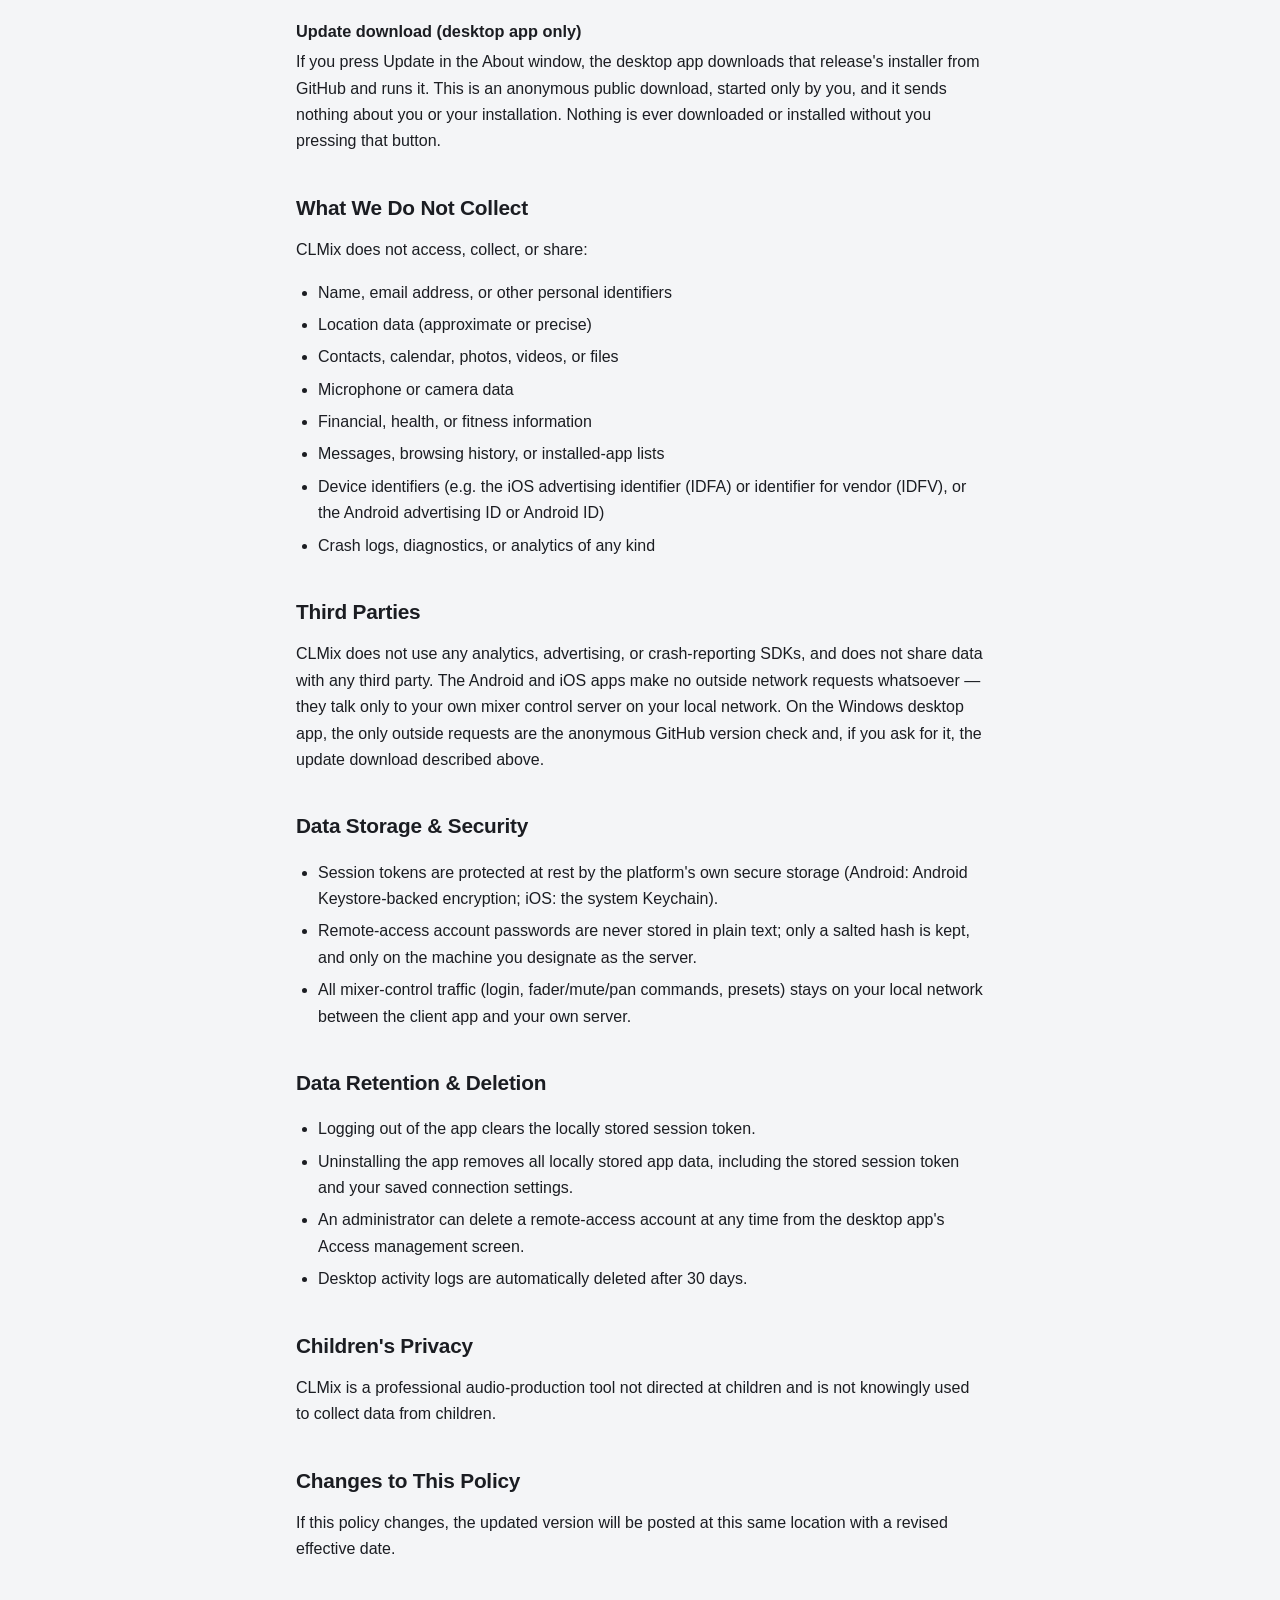
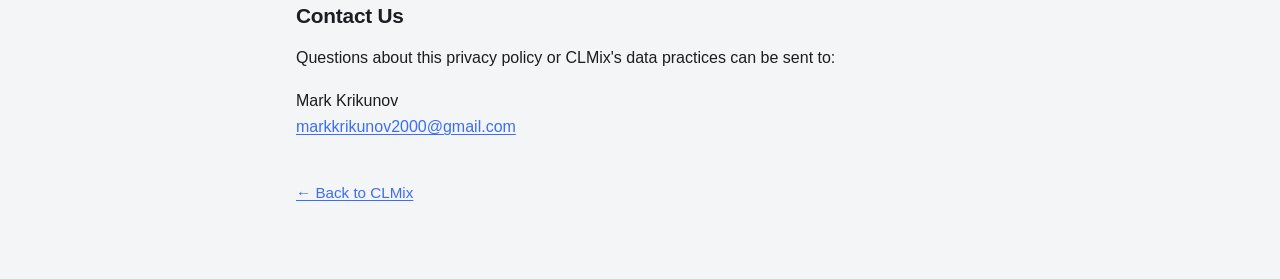
==== commit 0af2f555: "Revert the feedback feature (back to 1.17.0) Reverts ce45333 and aea9202: the Feedback page, report " ====
--- a/docs/privacy.html
+++ b/docs/privacy.html
@@ -21,7 +21,7 @@
   <header class="intro" style="margin-top:48px">
     <h1>Privacy Policy</h1>
     <p class="tagline">CLMix</p>
-    <p class="version">Effective date: October 11, 2026</p>
+    <p class="version">Effective date: September 11, 2026</p>
   </header>
 
   <hr>
@@ -36,12 +36,10 @@
   <h2>Summary</h2>
 
   <p>
-    Each installation of CLMix connects to a mixer control server that you
-    (or your organization) run yourselves, over your own local network. The
-    developer operates one server of its own: a feedback server that receives
-    the bug reports and feature requests you choose to send, and error logs
-    from the desktop app if you turn that on. Nothing reaches it unless you
-    send a report or switch on error log sharing.
+    CLMix has no backend server operated by the developer. Each installation
+    connects only to a mixer control server that you (or your organization) run
+    yourselves, over your own local network. We do not operate any server that
+    receives, stores, or processes your data.
   </p>
 
   <h2>Information We Access or Collect</h2>
@@ -95,47 +93,7 @@
   <p>
     The desktop app keeps local log files of connection and mixer activity for
     troubleshooting, stored on the same machine and automatically deleted after
-    30 days. These log files are never transmitted anywhere. Only individual
-    errors are sent, and only if you turn on error log sharing, described
-    below.
-  </p>
-
-  <h3>Bug reports and feature requests</h3>
-  <p>
-    You can send the developer a bug report or feature request from the
-    desktop app's Feedback page, or from the phone apps. A report contains the
-    type, title and description you write, and a name or email address only if
-    you enter one for a reply. It is sent along with the CLMix version, your
-    server's operating system, and a random install ID (see below). A report
-    from a phone also includes the phone app's version, the phone model and
-    its operating system version. A phone does not send the report to the
-    developer itself: it goes to your own CLMix server, which forwards it. If
-    your server has no internet connection, it keeps the report and sends it
-    once a connection is available. Nothing is sent unless you write a report
-    and press Send.
-  </p>
-
-  <h3>Error logs (desktop app only, off by default)</h3>
-  <p>
-    If you turn on “Send error logs to the developer” on the desktop app's
-    Feedback page, the desktop app sends each error it logs to the developer's
-    feedback server, so problems can be found and fixed. Each error is sent
-    with the 20 log lines before it, the CLMix version, the operating system
-    and the random install ID. Those log lines can include remote-access
-    account usernames and the network addresses of your mixer, server and
-    connected phones. Passwords and session tokens are never written to the
-    log, so they are never part of this. Errors from the phone apps are never
-    collected. Turning the setting off stops it immediately and deletes any
-    errors not yet sent.
-  </p>
-
-  <h3>Install ID (desktop app only)</h3>
-  <p>
-    The desktop app generates a random ID the first time it runs and sends it
-    with reports and error logs, so the developer can tell that several
-    reports came from the same installation. It is not derived from your
-    device, your network or anything about you, and is not used for anything
-    else.
+    30 days. These logs are never transmitted anywhere.
   </p>
 
   <h3>Update check (desktop app only)</h3>
@@ -160,8 +118,7 @@
   <p>CLMix does not access, collect, or share:</p>
 
   <ul>
-    <li>Name, email address, or other personal identifiers, other than a name
-        or email address you choose to enter in a report</li>
+    <li>Name, email address, or other personal identifiers</li>
     <li>Location data (approximate or precise)</li>
     <li>Contacts, calendar, photos, videos, or files</li>
     <li>Microphone or camera data</li>
@@ -170,9 +127,7 @@
     <li>Device identifiers (e.g. the iOS advertising identifier (IDFA) or
         identifier for vendor (IDFV), or the Android advertising ID or
         Android ID)</li>
-    <li>Analytics or usage tracking of any kind</li>
-    <li>Crash logs or diagnostics, other than the opt-in error logs described
-        above</li>
+    <li>Crash logs, diagnostics, or analytics of any kind</li>
   </ul>
 
   <h2>Third Parties</h2>
@@ -181,11 +136,9 @@
     CLMix does not use any analytics, advertising, or crash-reporting SDKs, and
     does not share data with any third party. The Android and iOS apps make no
     outside network requests whatsoever — they talk only to your own mixer
-    control server on your local network, and that includes the reports you
-    send from them. On the Windows desktop app, the only outside requests are
-    the anonymous GitHub version check, the update download if you ask for
-    it, and the reports and opt-in error logs sent to the developer's own
-    feedback server, all described above.
+    control server on your local network. On the Windows desktop app, the only
+    outside requests are the anonymous GitHub version check and, if you ask for
+    it, the update download described above.
   </p>
 
   <h2>Data Storage &amp; Security</h2>
@@ -200,8 +153,6 @@
     <li>All mixer-control traffic (login, fader/mute/pan commands, presets)
         stays on your local network between the client app and your own
         server.</li>
-    <li>Reports and error logs are sent to the developer's feedback server
-        over an encrypted (HTTPS) connection.</li>
   </ul>
 
   <h2>Data Retention &amp; Deletion</h2>
@@ -213,10 +164,6 @@
     <li>An administrator can delete a remote-access account at any time from
         the desktop app's Access management screen.</li>
     <li>Desktop activity logs are automatically deleted after 30 days.</li>
-    <li>Reports and error logs sent to the developer are kept only as long as
-        they are needed to investigate and fix the problems they describe. To
-        have a report deleted, email us its reference number (shown when it
-        was sent) or describe it.</li>
   </ul>
 
   <h2>Children's Privacy</h2>
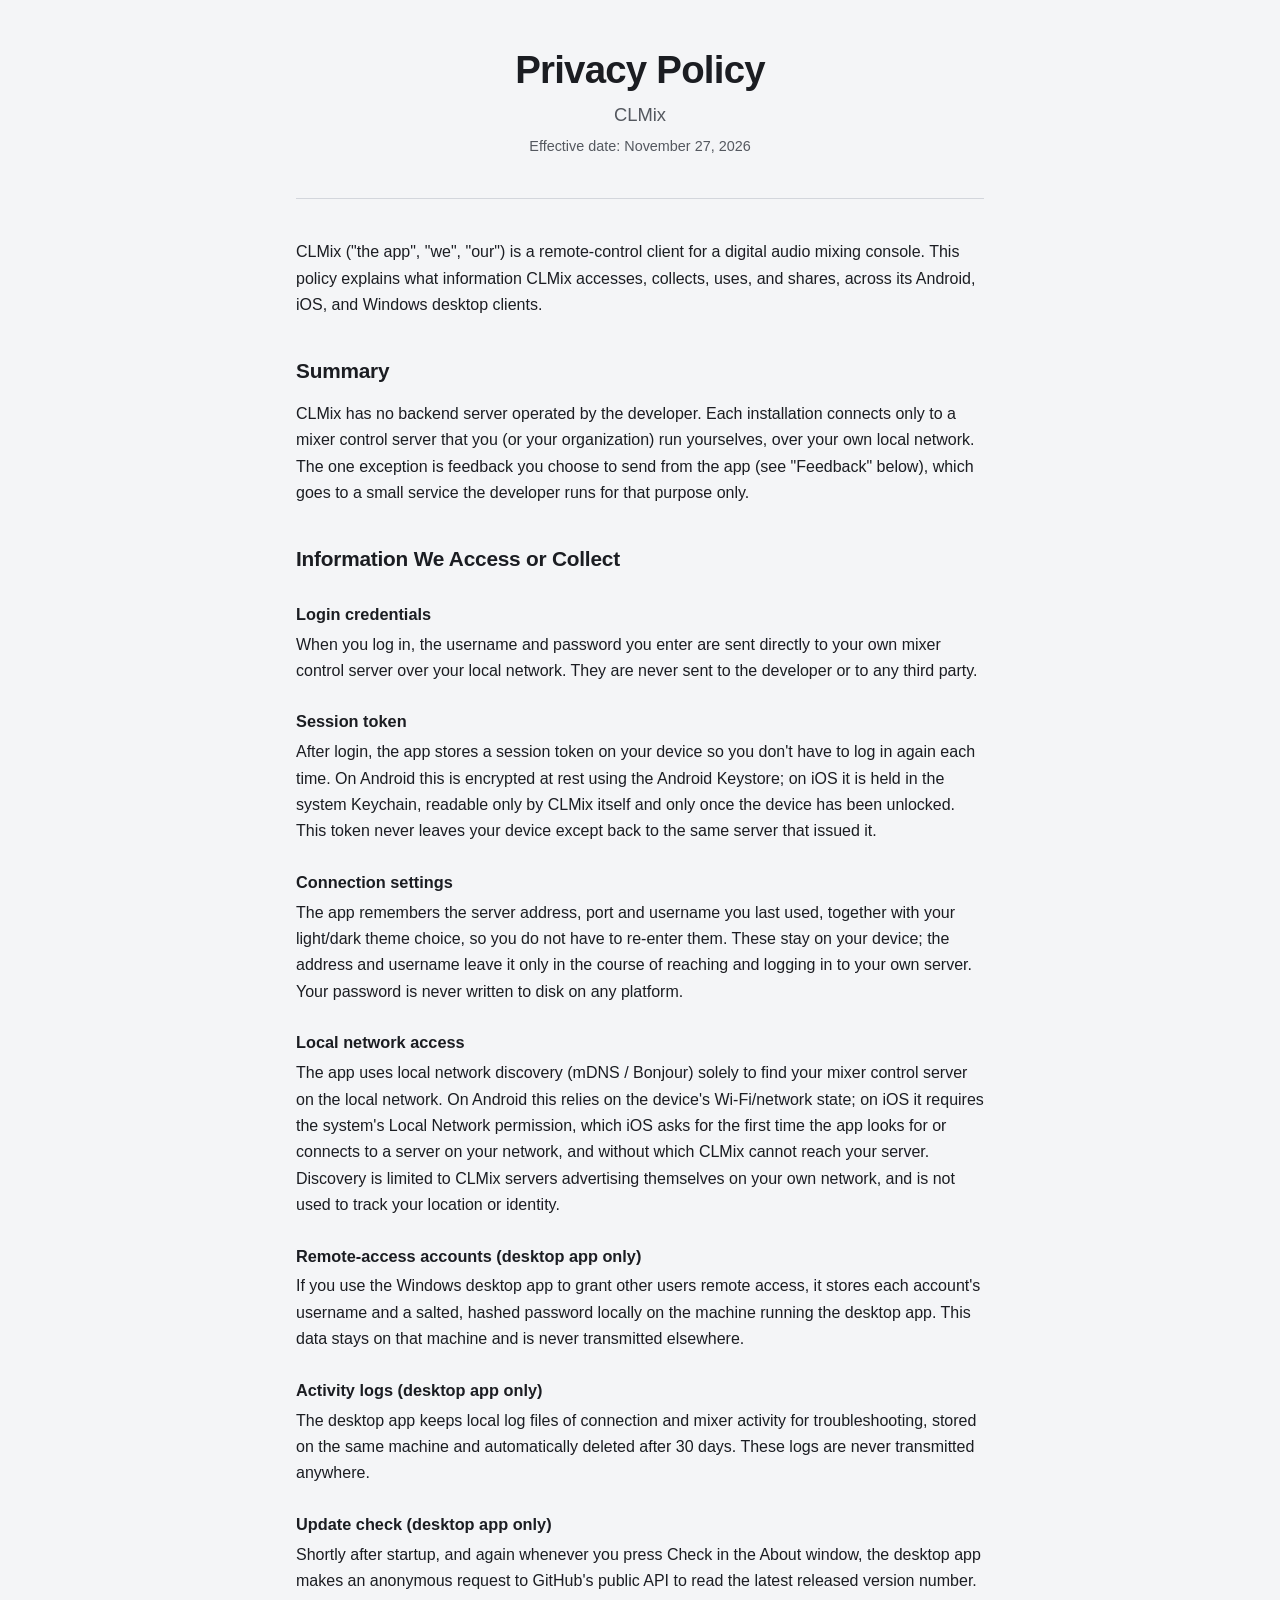
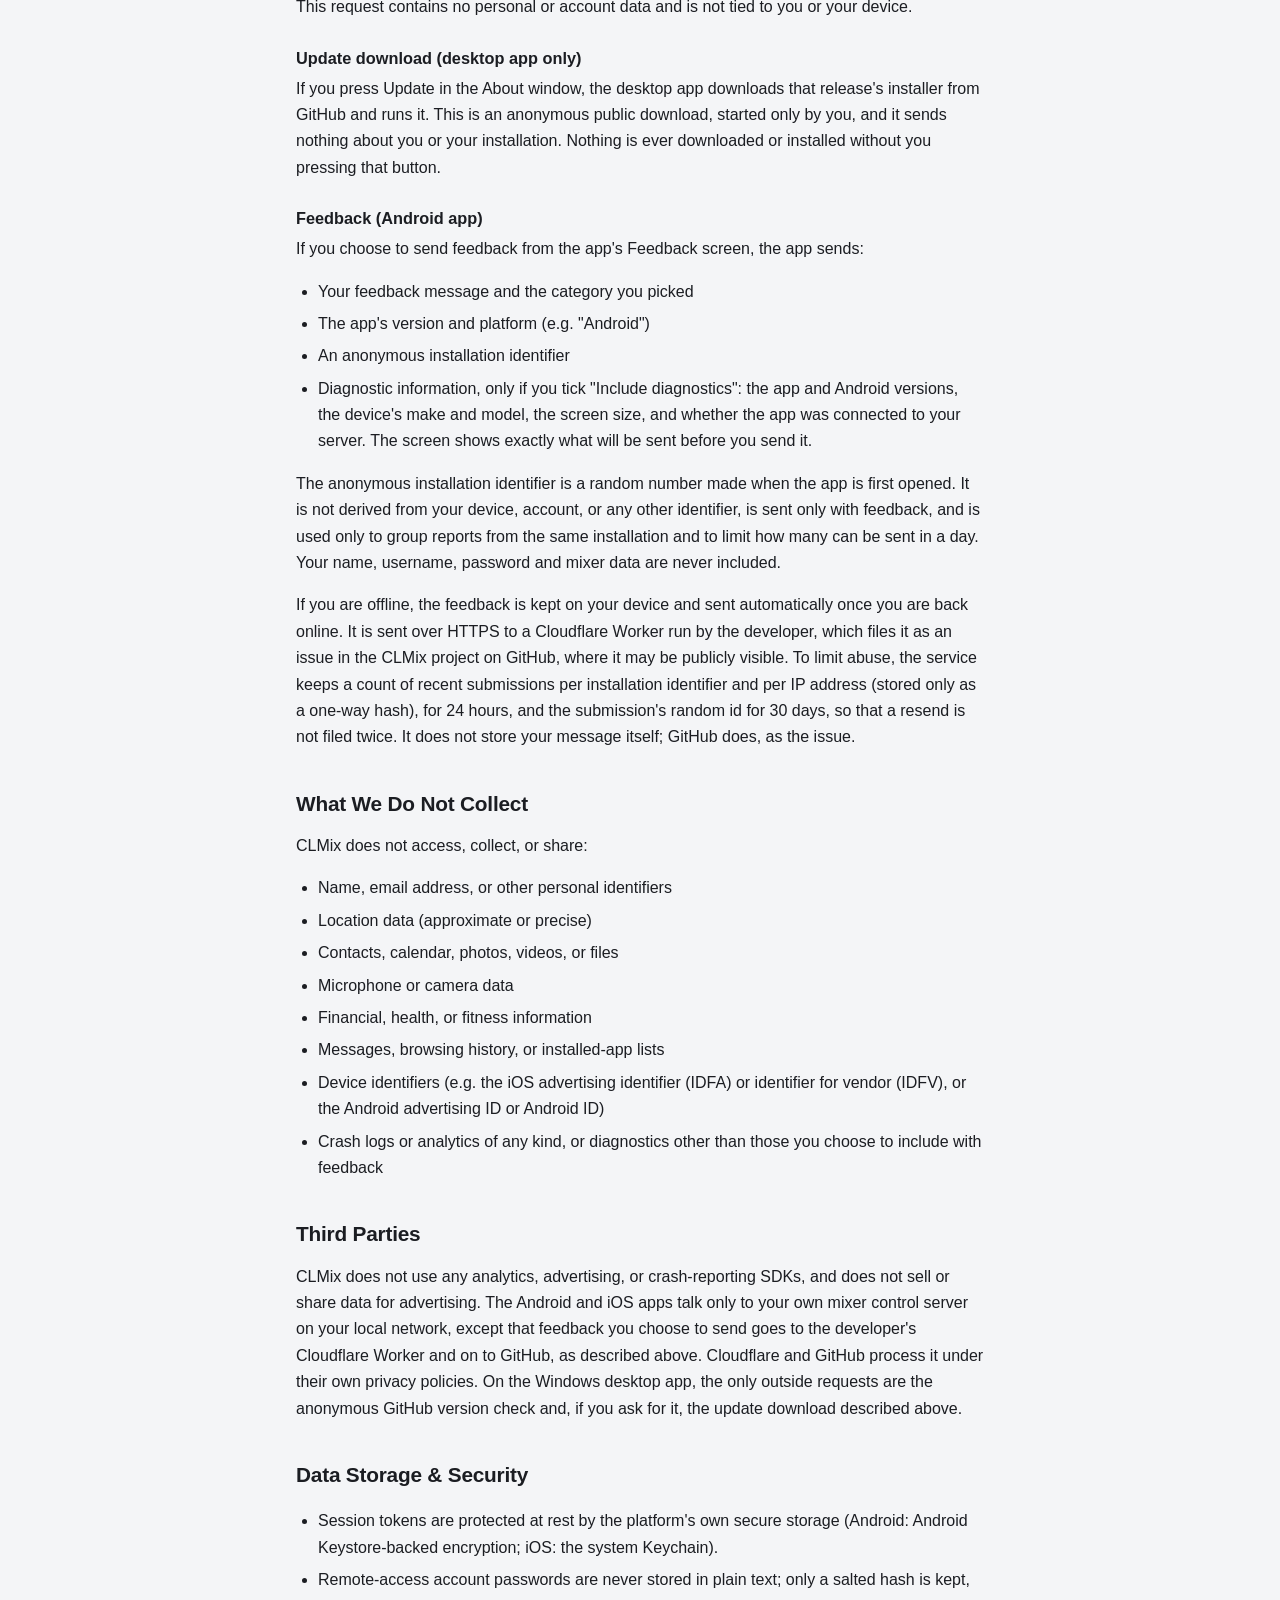
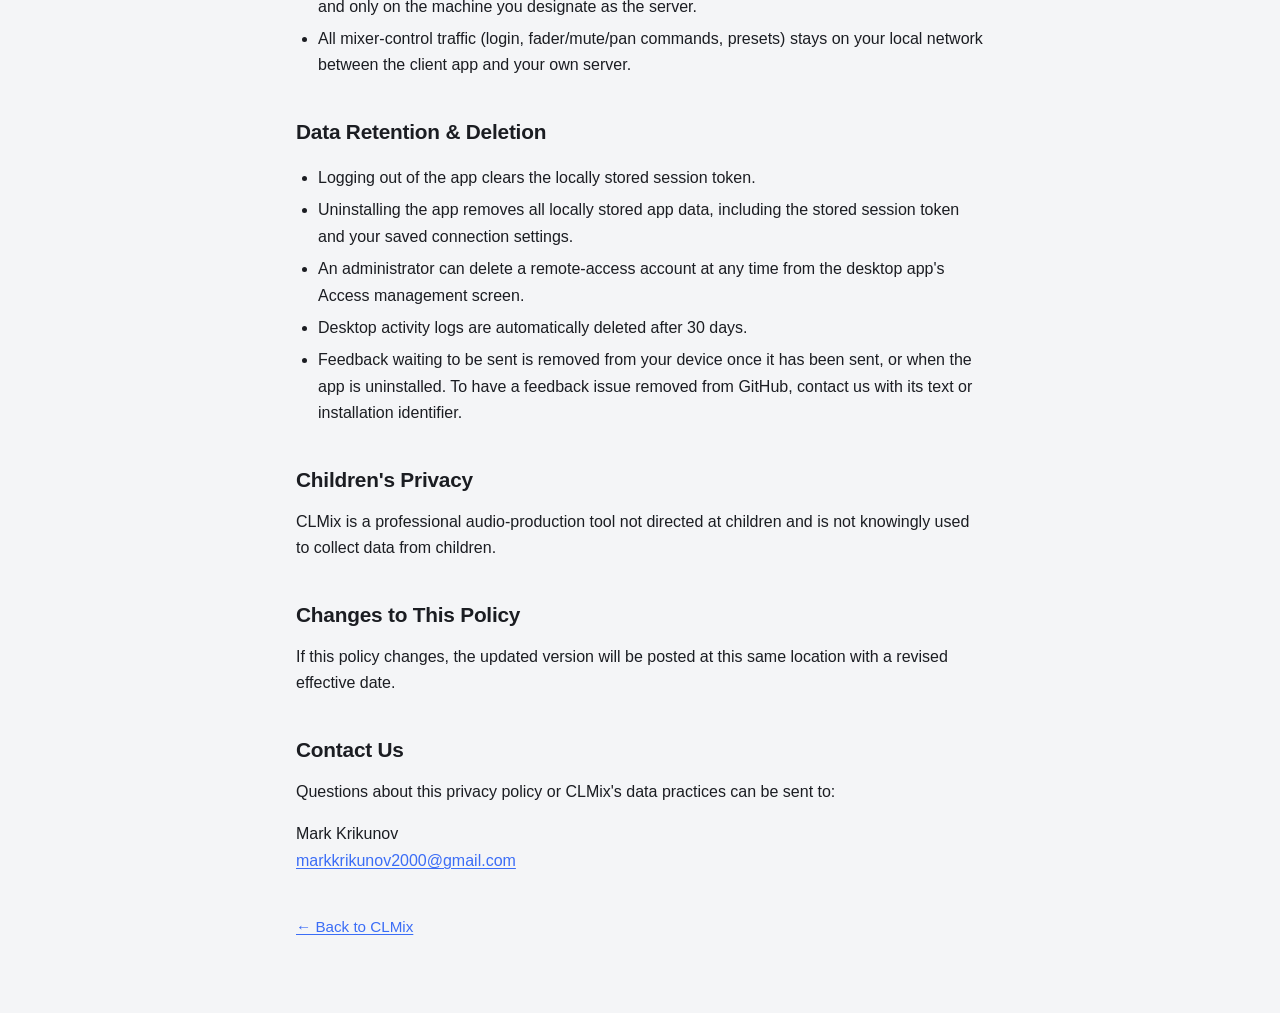
==== commit 63eceb81: "Feedback: anonymous in-app feedback to GitHub issues (Android 2.24.0) Android (Feedback.kt, Feedback" ====
--- a/docs/privacy.html
+++ b/docs/privacy.html
@@ -21,7 +21,7 @@
   <header class="intro" style="margin-top:48px">
     <h1>Privacy Policy</h1>
     <p class="tagline">CLMix</p>
-    <p class="version">Effective date: September 11, 2026</p>
+    <p class="version">Effective date: November 27, 2026</p>
   </header>
 
   <hr>
@@ -38,8 +38,9 @@
   <p>
     CLMix has no backend server operated by the developer. Each installation
     connects only to a mixer control server that you (or your organization) run
-    yourselves, over your own local network. We do not operate any server that
-    receives, stores, or processes your data.
+    yourselves, over your own local network. The one exception is feedback you
+    choose to send from the app (see "Feedback" below), which goes to a small
+    service the developer runs for that purpose only.
   </p>
 
   <h2>Information We Access or Collect</h2>
@@ -111,6 +112,39 @@
     download, started only by you, and it sends nothing about you or your
     installation. Nothing is ever downloaded or installed without you
     pressing that button.
+  </p>
+
+  <h3>Feedback (Android app)</h3>
+  <p>
+    If you choose to send feedback from the app's Feedback screen, the app
+    sends:
+  </p>
+  <ul>
+    <li>Your feedback message and the category you picked</li>
+    <li>The app's version and platform (e.g. "Android")</li>
+    <li>An anonymous installation identifier</li>
+    <li>Diagnostic information, only if you tick "Include diagnostics": the
+        app and Android versions, the device's make and model, the screen
+        size, and whether the app was connected to your server. The screen
+        shows exactly what will be sent before you send it.</li>
+  </ul>
+  <p>
+    The anonymous installation identifier is a random number made when the
+    app is first opened. It is not derived from your device, account, or any
+    other identifier, is sent only with feedback, and is used only to group
+    reports from the same installation and to limit how many can be sent in a
+    day. Your name, username, password and mixer data are never included.
+  </p>
+  <p>
+    If you are offline, the feedback is kept on your device and sent
+    automatically once you are back online. It is sent over HTTPS to a
+    Cloudflare Worker run by the developer, which files it as an issue in the
+    CLMix project on GitHub, where it may be publicly visible. To limit
+    abuse, the service keeps a count of recent submissions per installation
+    identifier and per IP address (stored only as a one-way hash), for 24
+    hours, and the submission's random id for 30 days, so that a resend is
+    not filed twice. It does not store your message itself; GitHub does, as
+    the issue.
   </p>
 
   <h2>What We Do Not Collect</h2>
@@ -127,16 +161,19 @@
     <li>Device identifiers (e.g. the iOS advertising identifier (IDFA) or
         identifier for vendor (IDFV), or the Android advertising ID or
         Android ID)</li>
-    <li>Crash logs, diagnostics, or analytics of any kind</li>
+    <li>Crash logs or analytics of any kind, or diagnostics other than those
+        you choose to include with feedback</li>
   </ul>
 
   <h2>Third Parties</h2>
 
   <p>
     CLMix does not use any analytics, advertising, or crash-reporting SDKs, and
-    does not share data with any third party. The Android and iOS apps make no
-    outside network requests whatsoever — they talk only to your own mixer
-    control server on your local network. On the Windows desktop app, the only
+    does not sell or share data for advertising. The Android and iOS apps talk
+    only to your own mixer control server on your local network, except that
+    feedback you choose to send goes to the developer's Cloudflare Worker and
+    on to GitHub, as described above. Cloudflare and GitHub process it under
+    their own privacy policies. On the Windows desktop app, the only
     outside requests are the anonymous GitHub version check and, if you ask for
     it, the update download described above.
   </p>
@@ -164,6 +201,10 @@
     <li>An administrator can delete a remote-access account at any time from
         the desktop app's Access management screen.</li>
     <li>Desktop activity logs are automatically deleted after 30 days.</li>
+    <li>Feedback waiting to be sent is removed from your device once it has
+        been sent, or when the app is uninstalled. To have a feedback issue
+        removed from GitHub, contact us with its text or installation
+        identifier.</li>
   </ul>
 
   <h2>Children's Privacy</h2>
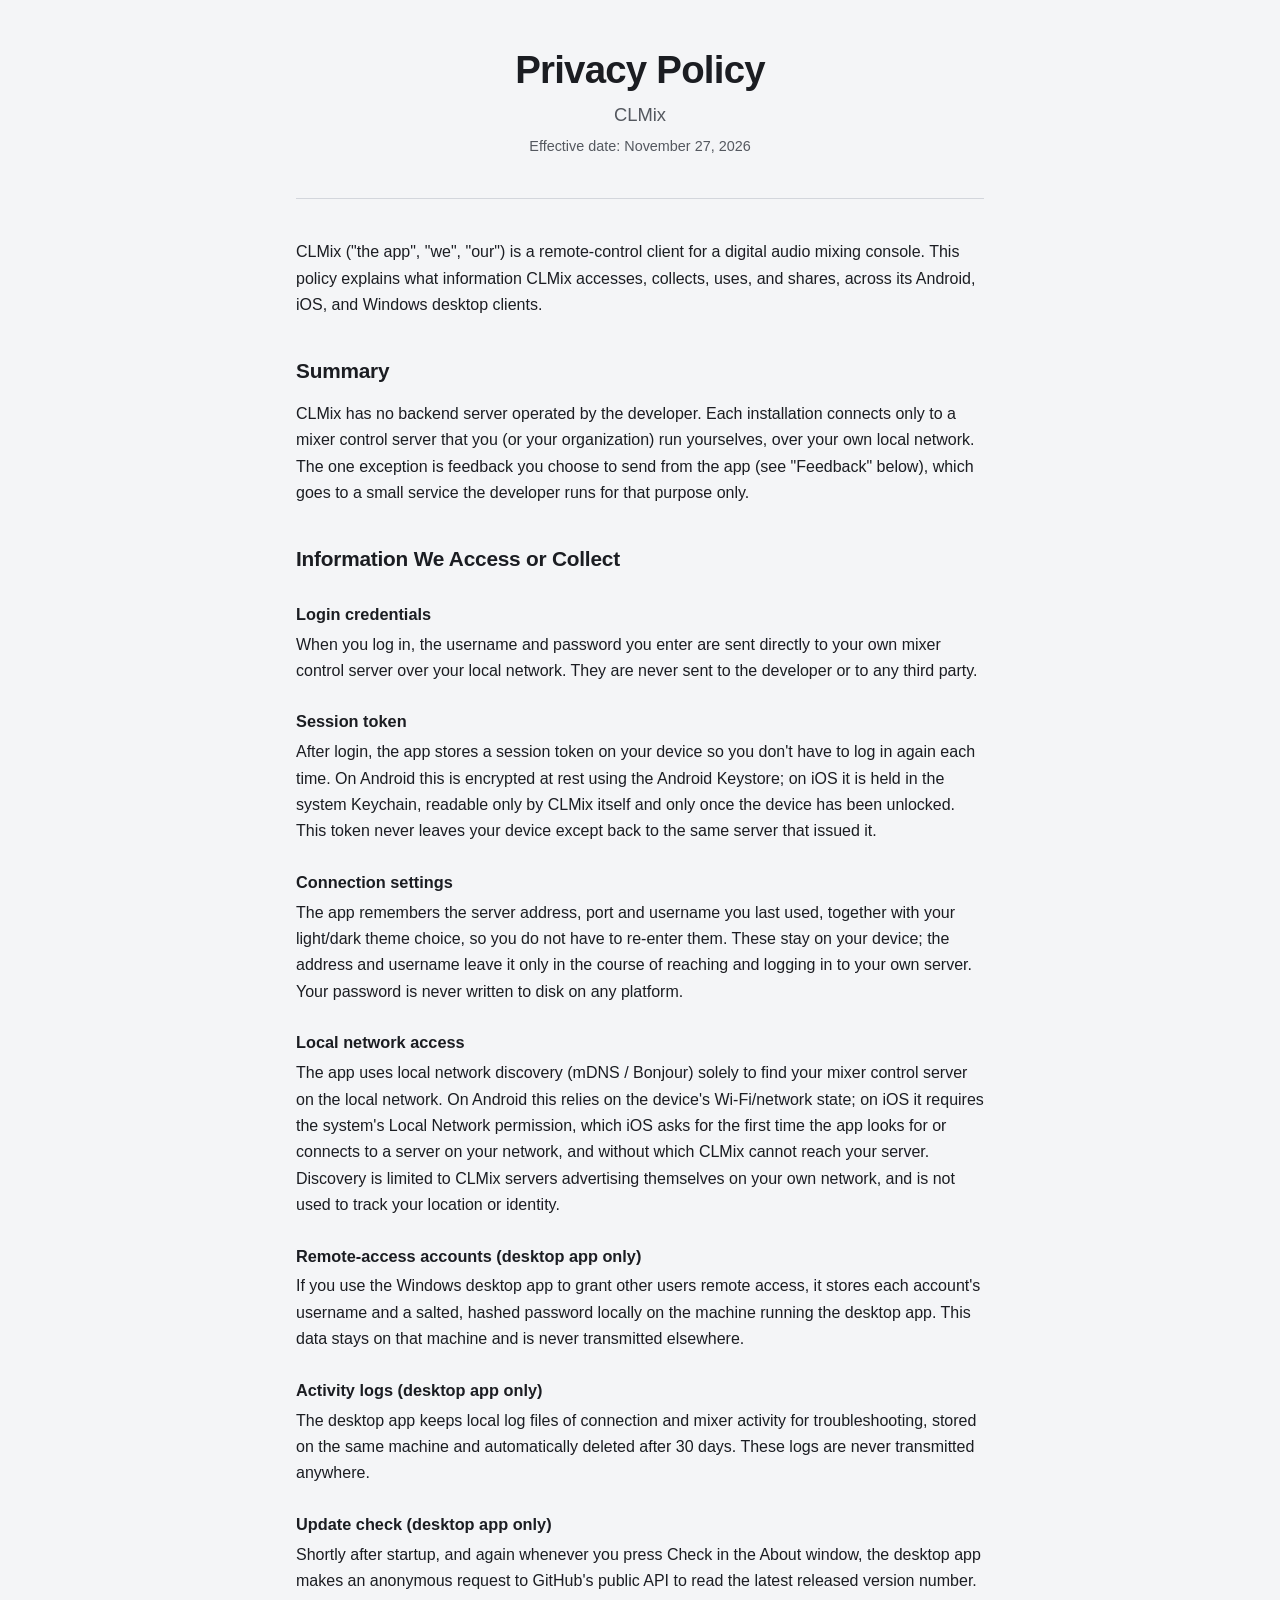
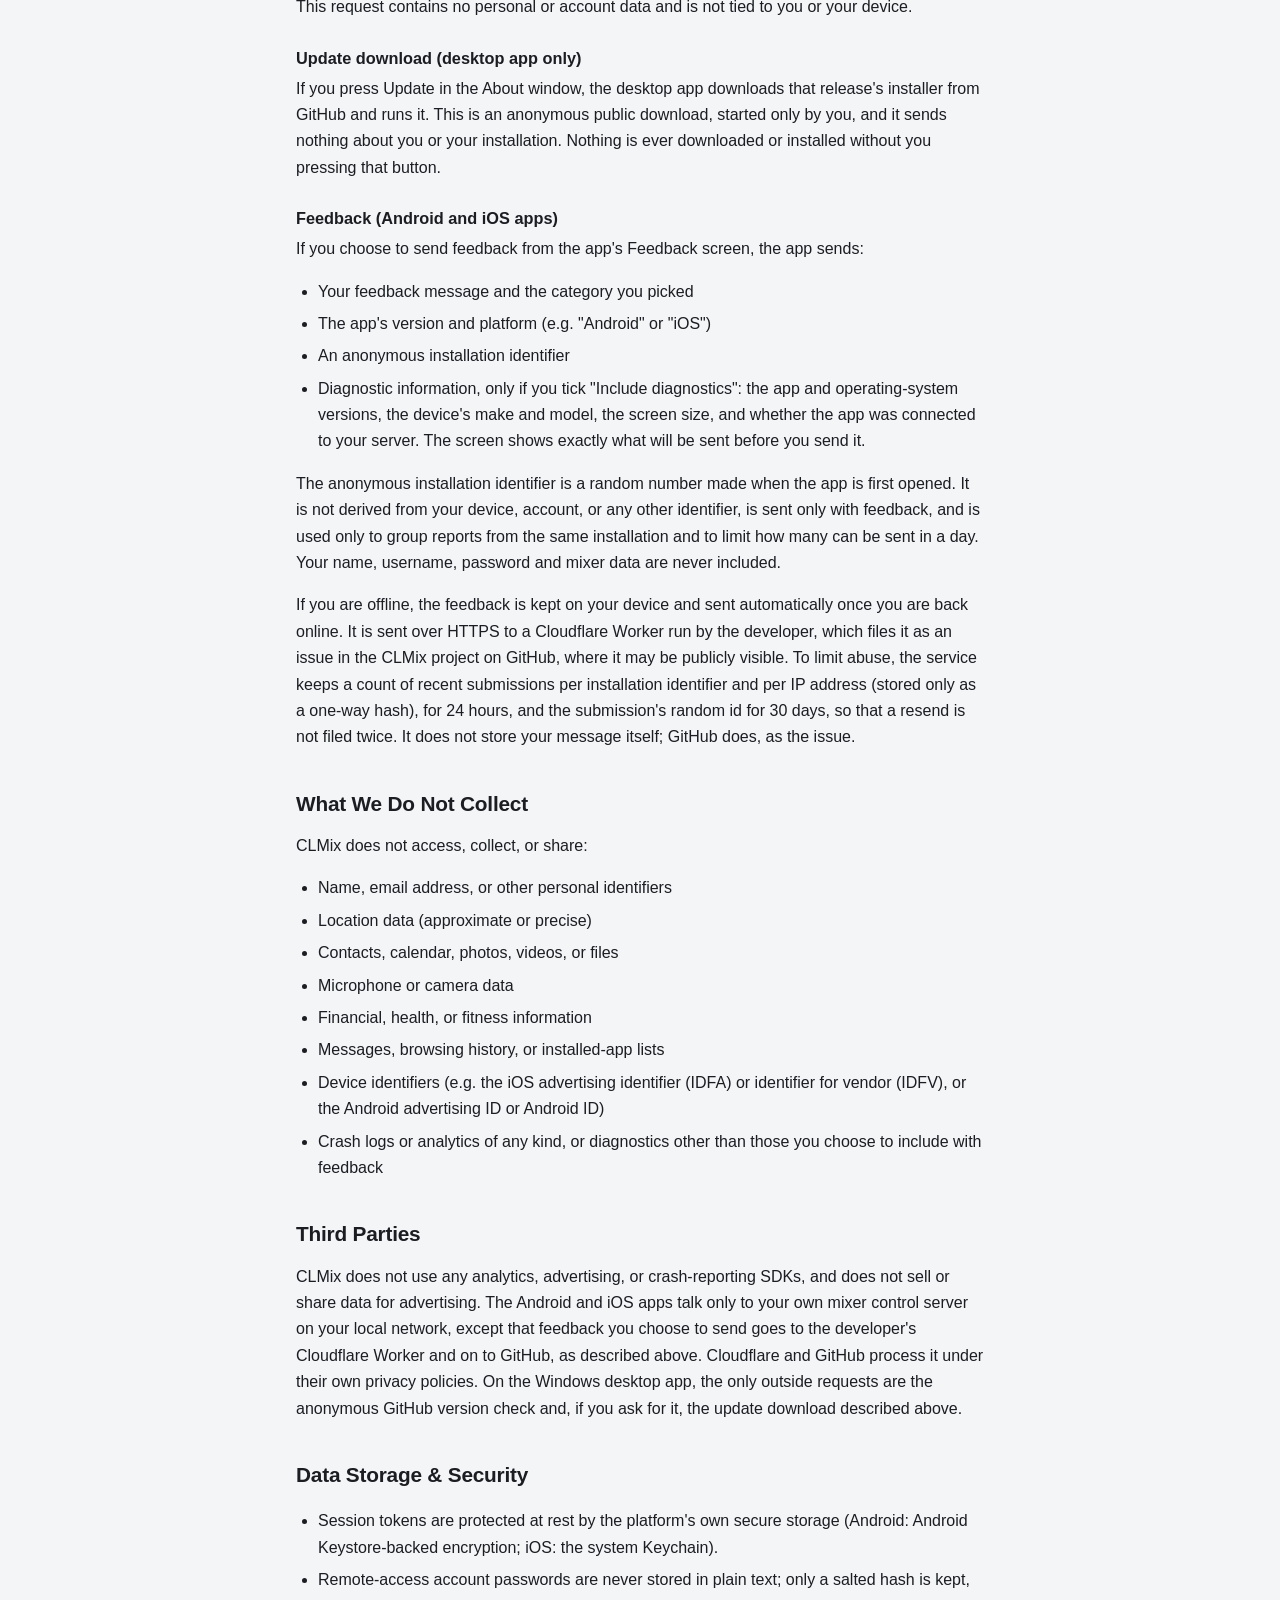
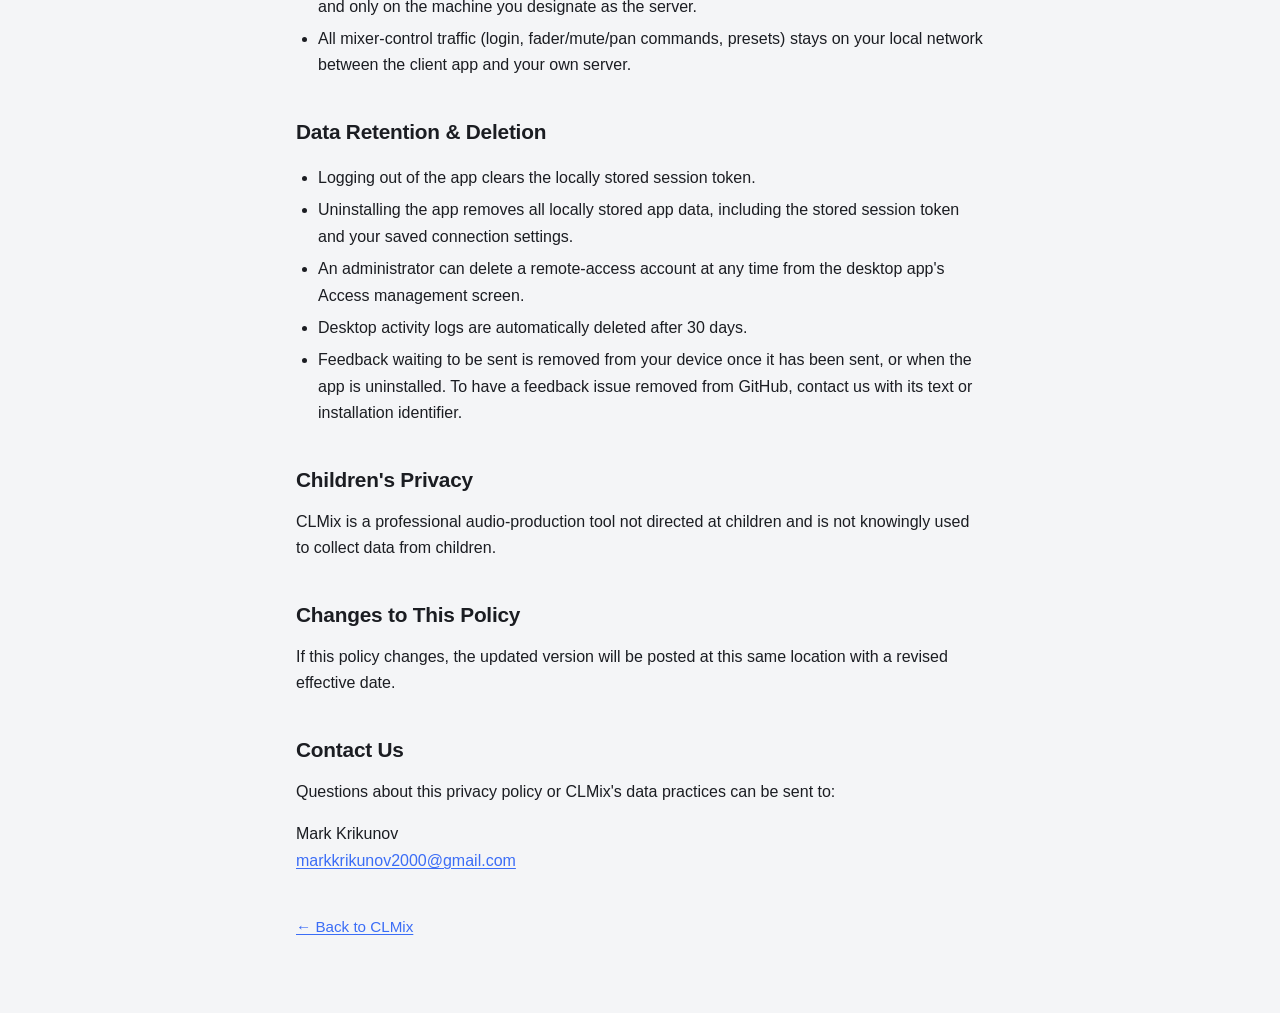
==== commit b32f38bb: "iOS: anonymous in-app Feedback to GitHub issues (1.19.0) Side-menu Feedback form on the mixer screen" ====
--- a/docs/privacy.html
+++ b/docs/privacy.html
@@ -114,17 +114,17 @@
     pressing that button.
   </p>
 
-  <h3>Feedback (Android app)</h3>
+  <h3>Feedback (Android and iOS apps)</h3>
   <p>
     If you choose to send feedback from the app's Feedback screen, the app
     sends:
   </p>
   <ul>
     <li>Your feedback message and the category you picked</li>
-    <li>The app's version and platform (e.g. "Android")</li>
+    <li>The app's version and platform (e.g. "Android" or "iOS")</li>
     <li>An anonymous installation identifier</li>
     <li>Diagnostic information, only if you tick "Include diagnostics": the
-        app and Android versions, the device's make and model, the screen
+        app and operating-system versions, the device's make and model, the screen
         size, and whether the app was connected to your server. The screen
         shows exactly what will be sent before you send it.</li>
   </ul>
